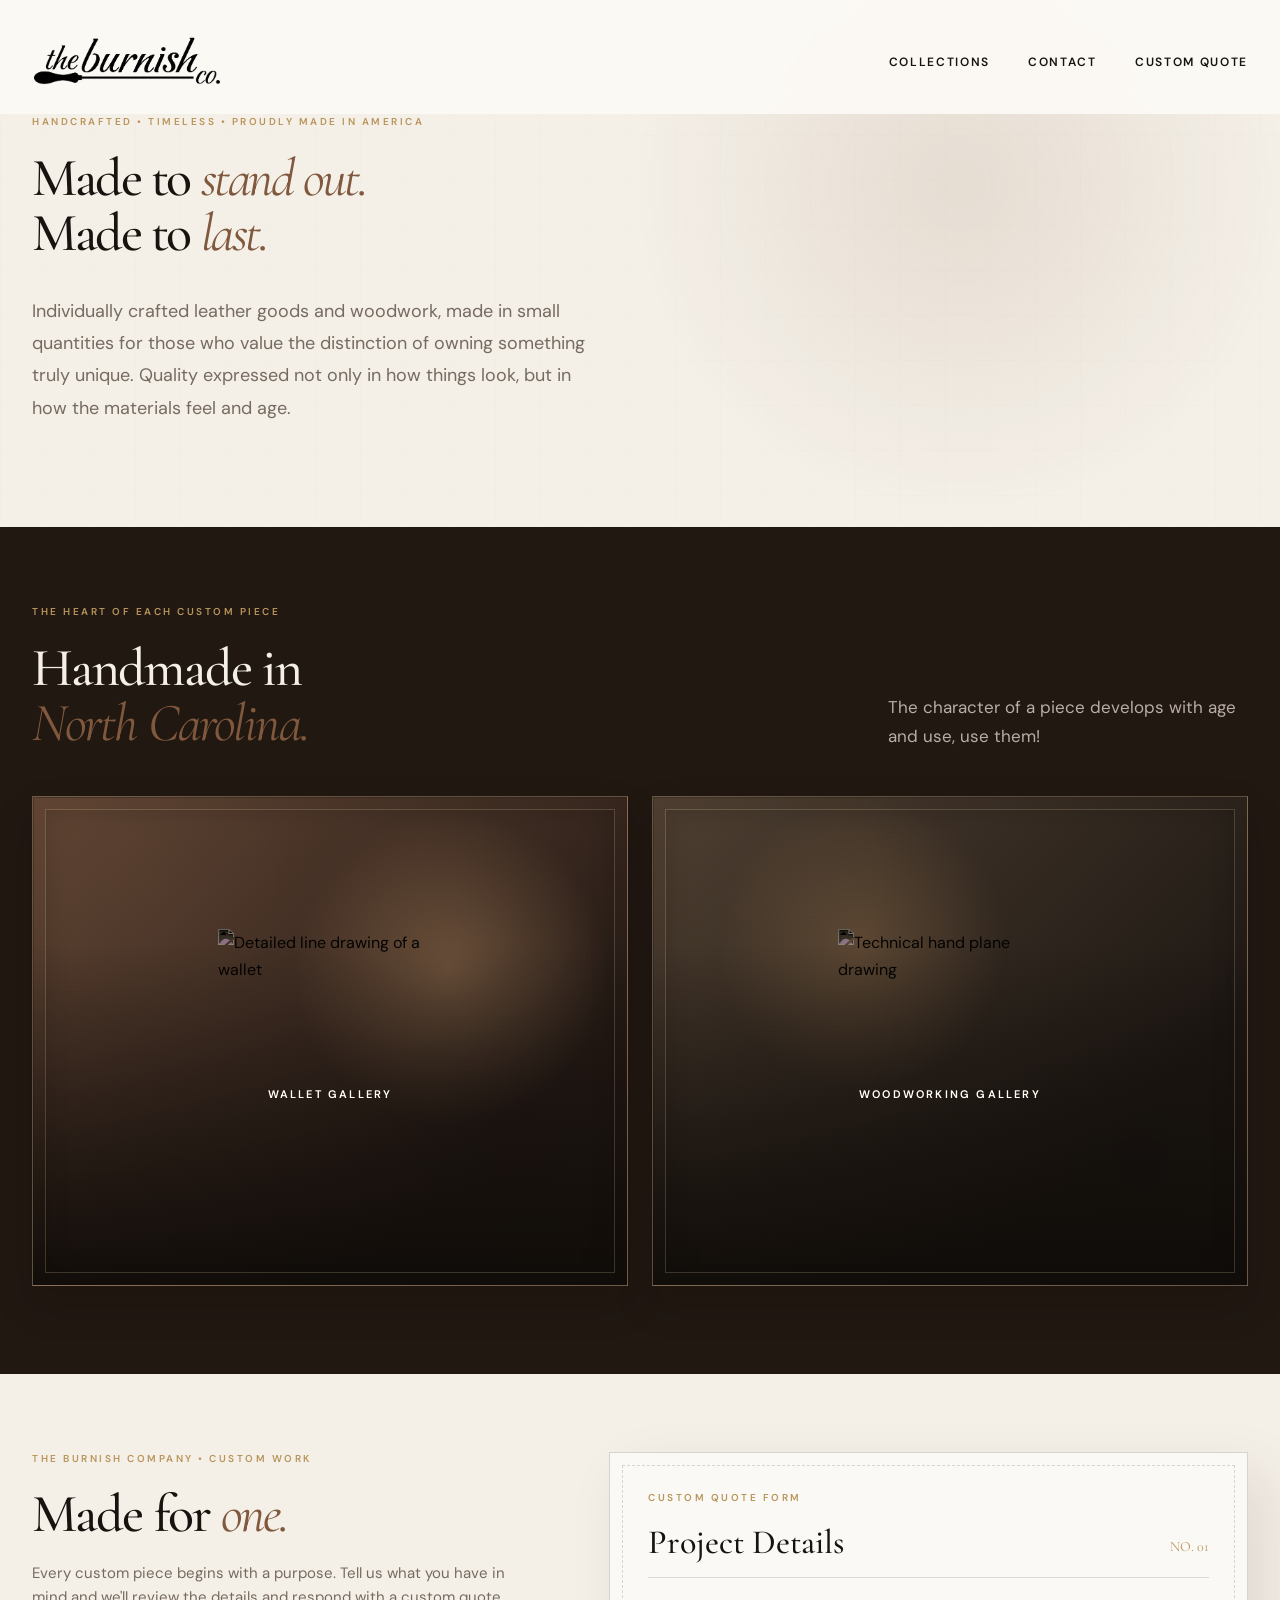
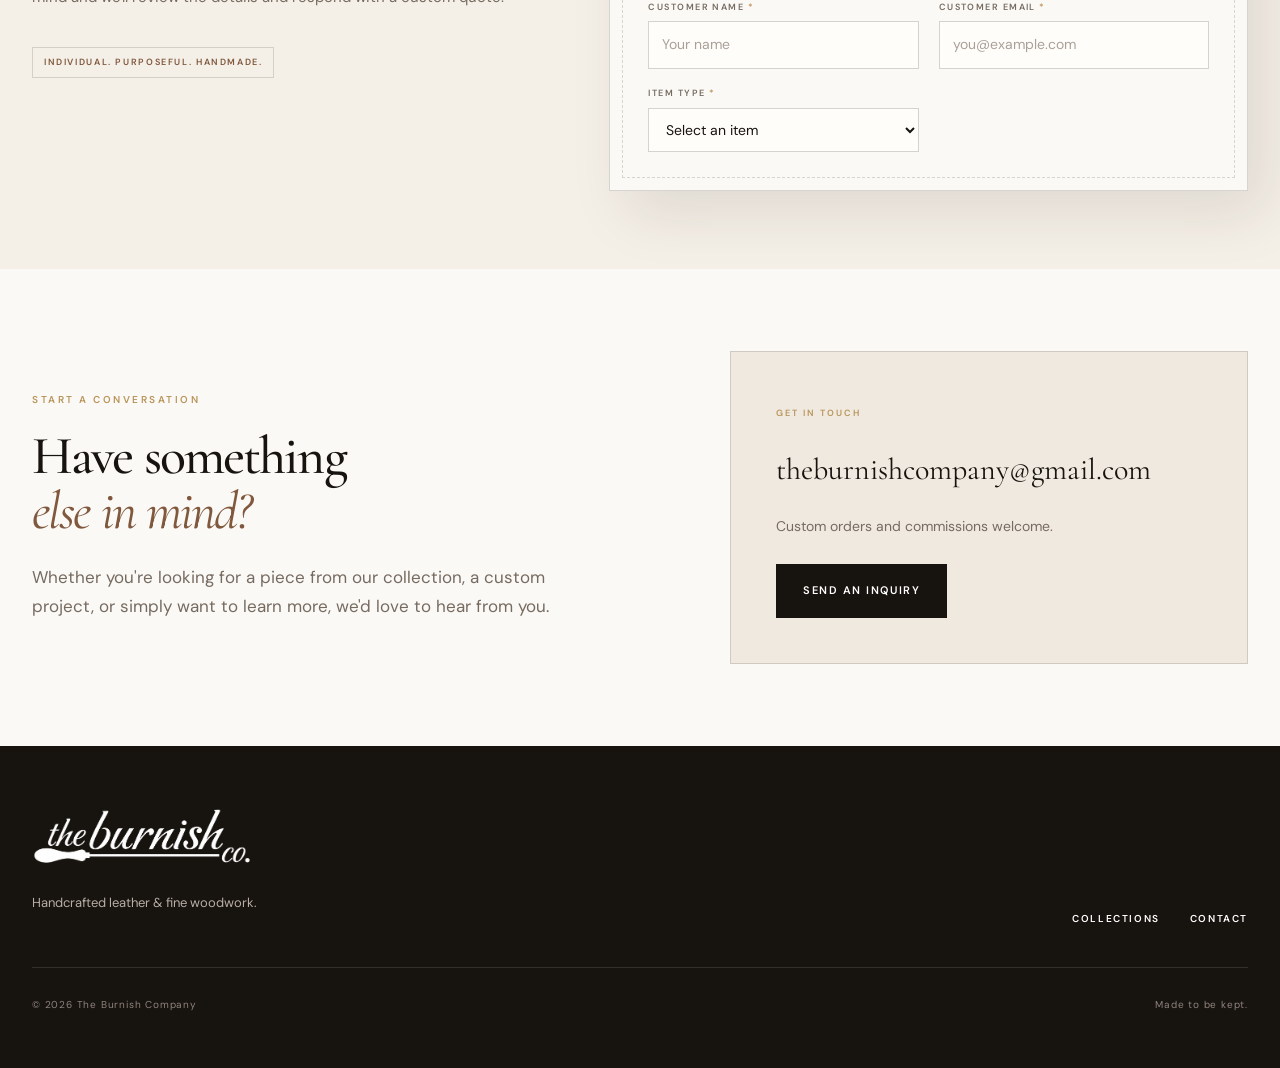
==== index.html @ 6141bdc4 "Replace collections philosophy copy" ====
<!DOCTYPE html>
<html lang="en">
<head>
<meta charset="utf-8">
<meta name="viewport" content="width=device-width, initial-scale=1">
<title>The Burnish Company | Handcrafted Leather & Fine Woodwork</title>
<meta name="description" content="The Burnish Company creates handcrafted leather goods and fine woodworking pieces designed to be used, loved, and passed down.">
<link rel="preconnect" href="https://fonts.googleapis.com"><link rel="preconnect" href="https://fonts.gstatic.com" crossorigin>
<link href="https://fonts.googleapis.com/css2?family=Cormorant+Garamond:wght@400;500;600;700&family=DM+Sans:wght@400;500;600&display=swap" rel="stylesheet">
<link rel="stylesheet" href="styles.css">
<style>
:root{--title-size:clamp(2.4rem,4.2vw,4.2rem);--mobile-title-size:clamp(2rem,8.5vw,3rem)}
.hero .hero-copy h1,.section-heading h2,.contact-grid h2{font-size:var(--title-size);line-height:1.02}.hero .hero-copy h1{white-space:nowrap}.section-heading h2 em{white-space:nowrap}
@media(max-width:600px){.hero .hero-copy h1,.section-heading h2,.contact-grid h2{font-size:var(--mobile-title-size)}.hero .hero-copy h1{white-space:nowrap}.section-heading h2 em{white-space:nowrap}}
.hero{min-height:0;padding-top:115px;padding-bottom:65px}.hero .hero-art{display:none}.hero .hero-grid{display:block}.philosophy-mark{display:none!important}
.section{padding:82px 0}.section-dark,.craft,.contact{margin-top:0;margin-bottom:0}.collections{padding:78px 0 88px}.section-heading{margin-bottom:45px;gap:55px}.section-heading>p{font-size:17px;line-height:1.7}.collection-card{min-height:490px}.collection-leather,.collection-wood{min-height:490px}.collection-content{inset:auto 38px 34px}.collection-number{margin-bottom:70px}.collection-content h3{font-size:44px}.large-copy{margin:25px 0 0;font-size:18px;line-height:1.7}.contact{padding:82px 0}.contact-grid{gap:65px}.contact-copy{margin-top:25px;font-size:17px}.site-footer{padding:55px 0}
.collection-card{border:1px solid rgba(213,184,142,.32);box-shadow:inset 0 0 0 1px rgba(49,31,19,.45),0 18px 35px rgba(20,12,7,.2);overflow:hidden}.collection-card::before{content:"";position:absolute;inset:0;z-index:1;pointer-events:none;background:radial-gradient(circle at 20% 18%,rgba(244,224,188,.14),transparent 28%),radial-gradient(circle at 82% 76%,rgba(0,0,0,.16),transparent 34%),repeating-linear-gradient(0deg,rgba(255,235,200,.025) 0,rgba(255,235,200,.025) 1px,transparent 1px,transparent 5px);mix-blend-mode:soft-light}.collection-card::after{content:"";position:absolute;inset:12px;z-index:2;pointer-events:none;border:1px solid rgba(226,197,155,.2);box-shadow:inset 0 0 24px rgba(0,0,0,.16)}.collection-leather,.collection-wood{filter:sepia(.16) saturate(.86)}.collection-icon-link{position:absolute;inset:0;z-index:6;display:flex;align-items:center;justify-content:center;text-decoration:none;color:#fff}.collection-icon-wrap{display:flex;flex-direction:column;align-items:center;gap:16px;transform:translateY(-25px)}.collection-icon-image{display:block;width:225px;height:140px;object-fit:contain;filter:invert(1) sepia(.25) saturate(.45);opacity:.95;mix-blend-mode:screen;transition:transform .2s,opacity .2s}.collection-icon-label{font-size:11px;font-weight:600;letter-spacing:.2em;text-transform:uppercase}.collection-icon-link:hover .collection-icon-image{transform:translateY(-5px) scale(1.025);opacity:1}.collection-leather .collection-content,.collection-wood .collection-content{z-index:5}.collection-content .card-label,.collection-content .collection-number,.collection-content h3,.collection-content p,.collection-content .light-link{display:none}
@media(max-width:900px){.hero{padding:125px 0 75px}.section{padding:68px 0}.collections{padding:65px 0 72px}.section-heading{margin-bottom:38px}.collection-card,.collection-leather,.collection-wood{min-height:450px}.collection-content{inset:auto 30px 30px}.collection-number{margin-bottom:55px}}
@media(max-width:600px){.hero{min-height:auto;padding:112px 0 55px}.collection-card,.collection-leather,.collection-wood{min-height:410px}.collection-icon-image{width:195px;height:125px}.collection-content{inset:auto 24px 26px}.collection-content h3{font-size:40px}.collection-number{margin-bottom:40px}.section{padding:58px 0}.collections{padding:55px 0 62px}.large-copy{font-size:17px}.section-heading>p{font-size:17px;line-height:1.7}.contact{padding:58px 0}.site-footer{padding:45px 0}}
.contact-grid h2 .contact-second-line{display:block;white-space:nowrap}
</style>
</head>
<body>
<header class="site-header" id="top"><div class="nav wrap"><a class="brand" href="#top" aria-label="The Burnish Company home"><span class="logo-mark"><img src="photos/branding/burnish-logo.png" alt="The Burnish Company" class="logo-image"></span></a><button class="menu-toggle" aria-label="Open navigation" aria-expanded="false" aria-controls="main-navigation"><span></span><span></span></button><nav id="main-navigation" class="main-navigation"><a href="#collections">Collections</a><a href="#contact">Contact</a></nav></div></header>
<main>
<section class="hero"><div class="hero-texture"></div><div class="wrap hero-grid"><div class="hero-copy"><p class="eyebrow">HANDCRAFTED • TIMELESS • PROUDLY MADE IN AMERICA</p><h1>Made to <em>stand out.</em><br>Made to <em>last.</em></h1><p class="hero-description">Individually crafted leather goods and woodwork, made in small quantities for those who value the distinction of owning something truly unique. Quality expressed not only in how things look, but in how the materials feel and age.</p></div></div></section>
<section id="collections" class="collections section-dark"><div class="wrap"><div class="section-heading light"><div><p class="eyebrow">THE HEART OF EACH CUSTOM PIECE</p><h2>Handmade in<br><em>North Carolina.</em></h2></div><p>The character of a piece develops with age and use, use them!</p></div><div class="collection-grid"><article class="collection-card collection-leather"><div class="collection-overlay"></div><a class="collection-icon-link" href="#wallet-gallery" aria-label="Open Wallet Gallery"><span class="collection-icon-wrap"><img class="collection-icon-image" src="https://www.svgrepo.com/show/432622/wallet-detailed.svg" alt="Detailed line drawing of a wallet"><span class="collection-icon-label">Wallet Gallery</span></span></a><div class="collection-content"></div></article><article class="collection-card collection-wood"><div class="collection-overlay"></div><a class="collection-icon-link" href="#woodworking-gallery" aria-label="Open Woodworking Gallery"><span class="collection-icon-wrap"><img class="collection-icon-image" src="https://commons.wikimedia.org/wiki/Special:FilePath/Smoothing_plane_drawing.png" alt="Technical hand plane drawing"><span class="collection-icon-label">Woodworking Gallery</span></span></a><div class="collection-content"></div></article></div></div></section>
<section id="contact" class="contact section"><div class="wrap contact-grid"><div><p class="eyebrow">START A CONVERSATION</p><h2>Have something<br><em class="contact-second-line">else in mind?</em></h2><p class="contact-copy">Whether you're looking for a piece from our collection, a custom project, or simply want to learn more, we'd love to hear from you.</p></div><div class="contact-card"><span class="card-label">GET IN TOUCH</span><a href="mailto:theburnishcompany@gmail.com" class="email-link">theburnishcompany@gmail.com</a><p>Custom orders and commissions welcome.</p><a href="mailto:theburnishcompany@gmail.com?subject=The%20Burnish%20Company%20Inquiry" class="button button-primary">Send an Inquiry</a></div></div></section>
</main>
<footer class="site-footer"><div class="wrap footer-grid"><div><img src="photos/branding/burnish-logo.png" alt="The Burnish Company" class="footer-logo"><p>Handcrafted leather & fine woodwork.</p></div><div class="footer-links"><a href="#collections">Collections</a><a href="#contact">Contact</a></div><div class="footer-meta"><span>© 2026 The Burnish Company</span><span>Made to be kept.</span></div></div></footer>
<script src="script.js"></script>
<script src="gallery-fix.js"></script>
</body>
</html>
---- styles.css ----
:root{--ink:#17130f;--espresso:#211812;--brown:#4b3023;--leather:#80583d;--brass:#b9955b;--cream:#f4efe7;--ivory:#fbf9f5;--muted:#766b61;--line:rgba(23,19,15,.14);--dark-line:rgba(255,255,255,.14);--serif:"Cormorant Garamond",Georgia,serif;--sans:"DM Sans",Arial,sans-serif;--max:1240px}*{box-sizing:border-box}html{scroll-behavior:smooth}body{margin:0;background:var(--ivory);color:var(--ink);font-family:var(--sans);font-size:16px;line-height:1.7}img{max-width:100%;display:block}a{color:inherit}.wrap{width:min(var(--max),calc(100% - 64px));margin:0 auto}.section{padding:130px 0}.site-header{position:fixed;z-index:1000;top:0;width:100%;background:rgba(251,249,245,.96);backdrop-filter:blur(14px);border:0;box-shadow:none;padding-top:10px}.nav{min-height:104px;display:flex;align-items:center;justify-content:space-between}.brand{width:190px;display:block;text-decoration:none}.logo-mark{width:100%;display:flex;align-items:center;justify-content:center;padding:0;background:transparent;overflow:hidden}.logo-image{width:100%;height:auto;display:block;filter:none;background:transparent}.main-navigation{display:flex;align-items:center;gap:38px}.main-navigation a{position:relative;color:var(--ink);font-size:12px;font-weight:600;letter-spacing:.14em;text-decoration:none;text-transform:uppercase}.main-navigation a:after{content:"";position:absolute;left:0;bottom:-7px;width:0;height:1px;background:var(--brass);transition:width .25s}.main-navigation a:hover:after{width:100%}.menu-toggle{display:none}.eyebrow{margin:0 0 22px;color:var(--brass);font-size:10px;font-weight:600;letter-spacing:.25em;line-height:1.4}h1,h2,h3{margin:0;font-family:var(--serif);font-weight:500;line-height:.95}h1{font-size:clamp(68px,8vw,122px);letter-spacing:-.045em}h2{font-size:clamp(50px,6vw,86px);letter-spacing:-.035em}h1 em,h2 em{color:var(--leather);font-weight:400}p{margin-top:0}.hero{position:relative;min-height:850px;display:flex;align-items:center;overflow:hidden;background:radial-gradient(circle at 75% 35%,rgba(128,88,61,.12),transparent 32%),var(--cream);padding-top:104px}.hero-texture{position:absolute;inset:0;opacity:.35;pointer-events:none;background-image:linear-gradient(rgba(75,48,35,.025) 1px,transparent 1px),linear-gradient(90deg,rgba(75,48,35,.025) 1px,transparent 1px);background-size:45px 45px}.hero-grid{position:relative;z-index:2;display:grid;grid-template-columns:1.1fr .9fr;align-items:center;gap:80px}.hero-copy{max-width:730px}.hero-description{max-width:560px;margin:34px 0 38px;color:var(--muted);font-size:18px;line-height:1.8}.hero-actions{display:flex;align-items:center;gap:30px}.button{display:inline-flex;align-items:center;justify-content:center;min-height:54px;padding:0 27px;text-decoration:none;font-size:11px;font-weight:600;letter-spacing:.14em;text-transform:uppercase;transition:all .3s}.button-primary{color:#fff;background:var(--ink)}.button-primary:hover{background:var(--leather);transform:translateY(-2px)}.text-link{color:var(--ink);font-size:12px;font-weight:600;letter-spacing:.1em;text-decoration:none;text-transform:uppercase}.text-link span,.light-link span{margin-left:8px;color:var(--brass);transition:margin .25s}.text-link:hover span,.light-link:hover span{margin-left:14px}.hero-art{position:relative;display:flex;align-items:center;justify-content:center;min-height:520px}.art-frame{position:relative;width:min(100%,500px);aspect-ratio:1;display:flex;align-items:center;justify-content:center;padding:45px;background:var(--brown);border:1px solid rgba(255,255,255,.12);box-shadow:30px 35px 80px rgba(45,28,20,.12);transform:rotate(2deg);color:#fff}.art-frame:before{content:"";position:absolute;inset:13px;border:0;border-radius:3px;background:repeating-linear-gradient(135deg,transparent 0 7px,#050505 7px 9px,transparent 9px 15px);-webkit-mask:linear-gradient(#000 0 0) content-box,linear-gradient(#000 0 0);-webkit-mask-composite:xor;mask-composite:exclude;padding:3px;box-shadow:0 0 0 1px rgba(0,0,0,.12);opacity:.98}.art-frame img{position:relative;z-index:2;width:100%;height:auto;filter:brightness(0) invert(1)}.art-caption{position:absolute;right:0;bottom:55px;z-index:3;display:flex;flex-direction:column;gap:3px;padding:15px 20px;color:var(--cream);background:var(--espresso);font-size:9px;letter-spacing:.18em}.hero-bottom{position:absolute;z-index:3;bottom:28px;left:50%;transform:translateX(-50%);display:flex;justify-content:space-between;color:var(--muted);font-size:9px;font-weight:600;letter-spacing:.22em;text-transform:uppercase}.hero-bottom span:not(:last-child):after{content:"•";margin-left:24px;color:var(--brass)}.intro{background:var(--ivory)}.intro-grid{display:grid;grid-template-columns:1fr 1fr;gap:100px;align-items:start}.intro h2{max-width:520px}.intro-copy{max-width:500px;padding-top:40px;color:var(--muted);font-size:17px}.intro-copy p+p{margin-top:25px}.section-dark{background:var(--espresso);color:var(--cream)}.collections{padding:120px 0 130px}.section-heading{display:grid;grid-template-columns:1fr 360px;align-items:end;gap:80px;margin-bottom:65px}.section-heading h2{max-width:700px}.section-heading>p{margin:0;color:#b9aea5;font-size:14px}.collection-grid{display:grid;grid-template-columns:repeat(2,1fr);gap:24px}.collection-card{position:relative;min-height:590px;overflow:hidden;background:var(--brown)}.collection-leather{background:radial-gradient(circle at 70% 35%,rgba(192,135,85,.45),transparent 30%),linear-gradient(135deg,#6e4630,#2a1b15 75%)}.collection-wood{background:radial-gradient(circle at 35% 30%,rgba(169,117,66,.38),transparent 28%),linear-gradient(135deg,#55402f,#201813 75%)}.collection-card:before{content:"";position:absolute;inset:0;opacity:.25;background:repeating-linear-gradient(72deg,transparent 0,transparent 11px,rgba(255,255,255,.06) 12px,transparent 13px)}.collection-overlay{position:absolute;inset:0;background:linear-gradient(to top,rgba(15,10,7,.92),rgba(15,10,7,.1) 70%)}.collection-content{position:absolute;inset:auto 45px 42px;z-index:5}.collection-number{display:block;margin-bottom:100px;color:var(--brass);font-family:var(--serif);font-size:22px}.card-label{margin-bottom:12px;color:var(--brass);font-size:9px;font-weight:600;letter-spacing:.22em}.collection-content h3{max-width:500px;font-size:48px}.collection-content p:not(.card-label){max-width:460px;margin:18px 0 25px;color:#c6bbb1;font-size:14px}.light-link{color:var(--cream);font-size:10px;font-weight:600;letter-spacing:.15em;text-decoration:none;text-transform:uppercase}.philosophy-grid{display:grid;grid-template-columns:.65fr 1.35fr;gap:120px;align-items:start}.philosophy-mark{width:270px;height:270px;margin-top:30px;border:1px solid var(--line);display:flex;flex-direction:column;align-items:center;justify-content:center;color:var(--leather)}.philosophy-mark strong{font-family:var(--serif);font-size:120px;font-weight:500;line-height:.75}.philosophy-mark span{font-size:10px;font-weight:600;letter-spacing:.3em}.philosophy-copy{max-width:760px}.large-copy{max-width:680px;margin:38px 0 55px;color:var(--muted);font-size:20px;line-height:1.8}.values{border-top:1px solid var(--line)}.value{display:grid;grid-template-columns:60px 1fr;gap:20px;padding:28px 0;border-bottom:1px solid var(--line)}.value>span{color:var(--brass);font-family:var(--serif);font-size:20px}.value h3{font-size:30px}.value p{max-width:600px;margin:10px 0 0;color:var(--muted);font-size:14px}.craft{padding:130px 0}.craft-grid{display:grid;grid-template-columns:1.2fr .8fr;align-items:center;gap:100px}.craft-copy{max-width:700px}.craft-copy>p:not(.eyebrow){color:#b9aea5;font-size:17px;max-width:600px}.craft-copy h2{margin-bottom:38px}.craft-stamp{width:300px;height:300px;border:1px solid rgba(255,255,255,.22);border-radius:50%;display:flex;align-items:center;justify-content:center;justify-self:end;transform:rotate(-8deg)}.stamp-inner{width:240px;height:240px;border:1px solid rgba(255,255,255,.18);border-radius:50%;display:flex;flex-direction:column;align-items:center;justify-content:center;text-align:center;color:var(--brass);letter-spacing:.2em}.stamp-inner strong{font-family:var(--serif);font-size:38px;color:var(--cream);font-weight:500;letter-spacing:.04em}.stamp-inner span{font-size:9px}.contact{padding:130px 0}.contact-grid{display:grid;grid-template-columns:1.1fr .9fr;gap:100px;align-items:center}.contact-copy{max-width:570px;margin:35px 0 0;color:var(--muted);font-size:18px}.contact-card{padding:45px;background:#f0e9df;border:1px solid var(--line)}.email-link{display:block;margin:20px 0;font-family:var(--serif);font-size:30px;text-decoration:none;overflow-wrap:anywhere}.contact-card>p{color:var(--muted);font-size:14px;margin:0 0 25px}.site-footer{padding:70px 0;background:#17130f;color:#fff}.footer-grid{display:grid;grid-template-columns:1fr auto;gap:40px;align-items:end}.footer-logo{width:220px;max-width:100%;background:transparent;filter:brightness(0) invert(1);margin-bottom:18px}.site-footer p{color:#b9aea5;font-size:13px}.footer-links{display:flex;gap:30px}.footer-links a{font-size:10px;font-weight:600;letter-spacing:.16em;text-decoration:none;text-transform:uppercase}.footer-meta{grid-column:1/-1;display:flex;justify-content:space-between;padding-top:28px;border-top:1px solid rgba(255,255,255,.12);color:#8f847c;font-size:10px;letter-spacing:.08em}.reveal{opacity:1}.wallet-icon-link,.dovetail-icon-link{position:absolute;inset:0;z-index:6;display:flex;align-items:center;justify-content:center;text-decoration:none;color:#fff}.wallet-icon-wrap,.dovetail-icon-wrap{display:flex;flex-direction:column;align-items:center;gap:16px;transform:translateY(-35px)}.wallet-icon{width:190px;height:125px;position:relative;border-radius:25px;background:linear-gradient(145deg,#f5f5f5,#cfcfcf);box-shadow:0 20px 45px rgba(0,0,0,.32)}.wallet-icon:before{content:"";position:absolute;left:0;top:0;width:155px;height:100%;border-radius:25px;background:linear-gradient(145deg,#252525,#080808);box-shadow:12px 8px 0 rgba(255,255,255,.92)}.wallet-icon:after{content:"";position:absolute;right:0;top:45px;width:62px;height:38px;border-radius:12px 0 0 12px;background:#171717;border:2px solid #eee}.wallet-icon-label,.dovetail-icon-label{font-size:11px;font-weight:600;letter-spacing:.2em;text-transform:uppercase}.dovetail-icon{width:220px;height:130px;position:relative;filter:drop-shadow(0 18px 30px rgba(0,0,0,.3))}.dovetail-board{position:absolute;bottom:0;width:220px;height:78px;background:#b87945;border:3px solid #f2d0a7}.dovetail-board:before,.dovetail-board:after{content:"";position:absolute;top:-38px;width:42px;height:38px;background:#b87945;border:3px solid #f2d0a7;border-bottom:0;clip-path:polygon(12% 0,88% 0,100% 100%,0 100%)}.dovetail-board:before{left:18px}.dovetail-board:after{left:78px}.dovetail-fingers{position:absolute;top:18px;left:22px;right:22px;height:46px;border-top:3px solid #f2d0a7;border-bottom:3px solid #f2d0a7;background:repeating-linear-gradient(90deg,transparent 0 34px,#f2d0a7 34px 38px)}.wallet-gallery{margin-top:70px;padding:0 0 10px}.wallet-gallery-heading{margin-bottom:28px}.wallet-gallery-heading h3{font-size:42px;color:var(--cream)}.wallet-gallery-grid{display:grid;grid-template-columns:repeat(2,minmax(0,1fr));gap:24px}.wallet-gallery-frame{aspect-ratio:1;display:flex;align-items:center;justify-content:center;overflow:hidden;background:#17100c;border:1px solid rgba(255,255,255,.18);box-shadow:0 18px 40px rgba(0,0,0,.25)}.wallet-gallery-frame img{width:100%;height:100%;object-fit:contain}.collection-leather .wallet-icon-link,.collection-wood .dovetail-icon-link{cursor:pointer}.collection-leather .wallet-icon-link:hover .wallet-icon,.collection-wood .dovetail-icon-link:hover .dovetail-icon{transform:translateY(-5px) scale(1.025);transition:transform .2s}.collection-leather .wallet-icon-link{z-index:4}.collection-leather .collection-content,.collection-wood .collection-content{z-index:5}.collection-leather{min-height:590px}.collection-wood{min-height:590px}.section-dark,.craft,.contact{margin-top:28px;margin-bottom:28px}@media(max-width:900px){.wrap{width:min(var(--max),calc(100% - 40px))}.hero-grid,.intro-grid,.philosophy-grid,.craft-grid,.contact-grid{grid-template-columns:1fr;gap:55px}.hero{min-height:auto;padding:150px 0 100px}.hero-art{min-height:430px}.section-heading{grid-template-columns:1fr;gap:25px}.collection-grid{grid-template-columns:1fr}.craft-stamp{justify-self:start}.footer-grid{grid-template-columns:1fr}.footer-links{flex-wrap:wrap}.footer-meta{grid-column:auto}.section{padding:95px 0}}@media(max-width:600px){.wrap{width:calc(100% - 32px)}.site-header{padding-top:6px}.nav{min-height:82px}.brand{width:155px}.main-navigation{display:none}.menu-toggle{display:flex;flex-direction:column;gap:6px;padding:10px}.menu-toggle span{display:block;width:24px;height:1px;background:var(--ink)}h1{font-size:clamp(58px,18vw,82px)}h2{font-size:clamp(46px,14vw,64px)}.hero{padding-top:125px}.hero-actions{flex-direction:column;align-items:flex-start}.art-frame{padding:25px}.hero-bottom{display:none}.collection-card{min-height:560px}.collection-content{inset:auto 25px 28px}.collection-number{margin-bottom:70px}.collection-content h3{font-size:40px}.wallet-icon-wrap,.dovetail-icon-wrap{transform:translateY(-45px) scale(.82)}.wallet-icon{width:170px;height:112px}.dovetail-icon{width:200px}.wallet-gallery{margin-top:55px}.wallet-gallery-grid{grid-template-columns:1fr;gap:18px}.wallet-gallery-heading h3{font-size:36px}.philosophy-mark{width:210px;height:210px}.philosophy-mark strong{font-size:95px}.craft-stamp{width:240px;height:240px}.stamp-inner{width:190px;height:190px}.contact-card{padding:28px}.email-link{font-size:24px}.footer-links{gap:18px}.footer-meta{flex-direction:column;gap:8px}.section-dark,.craft,.contact{margin-top:20px;margin-bottom:20px}}
/* Final hero plaque correction: rectangular leather panel, unrotated and centered, with equal leather margin around the existing Burnish logo. */
.hero .art-frame{width:min(620px,94vw)!important;height:auto!important;aspect-ratio:1.62/1!important;padding:56px 72px!important;transform:none!important;align-self:center!important;background-color:#63371f!important;background-image:radial-gradient(ellipse at 18% 12%,rgba(255,255,255,.16),transparent 34%),radial-gradient(ellipse at 82% 88%,rgba(0,0,0,.24),transparent 42%),radial-gradient(ellipse at 55% 45%,rgba(118,65,36,.32),transparent 58%),repeating-linear-gradient(9deg,rgba(255,255,255,.035) 0 1px,rgba(40,18,8,.035) 1px 3px),repeating-linear-gradient(93deg,rgba(255,255,255,.025) 0 1px,rgba(40,18,8,.025) 1px 4px)!important;overflow:visible!important}
.hero .art-frame img{width:auto!important;max-width:100%!important;max-height:100%!important;height:auto!important;object-fit:contain!important}
.hero .art-frame:before{inset:18px!important;background:radial-gradient(circle at 9px 7px,#24170f 0 2.5px,transparent 2.8px) top left/20px 15px repeat-x,repeating-linear-gradient(135deg,transparent 0 5px,#f2eee5 5px 8px,transparent 8px 20px) top/100% 15px no-repeat,radial-gradient(circle at 7px 9px,#24170f 0 2.5px,transparent 2.8px) top right/15px 20px repeat-y,repeating-linear-gradient(45deg,transparent 0 5px,#f2eee5 5px 8px,transparent 8px 20px) right/15px 100% no-repeat,radial-gradient(circle at 9px 7px,#24170f 0 2.5px,transparent 2.8px) bottom left/20px 15px repeat-x,repeating-linear-gradient(135deg,transparent 0 5px,#f2eee5 5px 8px,transparent 8px 20px) bottom/100% 15px no-repeat,radial-gradient(circle at 7px 9px,#24170f 0 2.5px,transparent 2.8px) top left/15px 20px repeat-y,repeating-linear-gradient(45deg,transparent 0 5px,#f2eee5 5px 8px,transparent 8px 20px) left/15px 100% no-repeat!important;box-shadow:0 0 0 1px rgba(0,0,0,.38),0 1px 2px rgba(0,0,0,.35)!important}
@media(max-width:600px){.hero .art-frame{width:94vw!important;aspect-ratio:1.32/1!important;padding:38px 42px!important}}
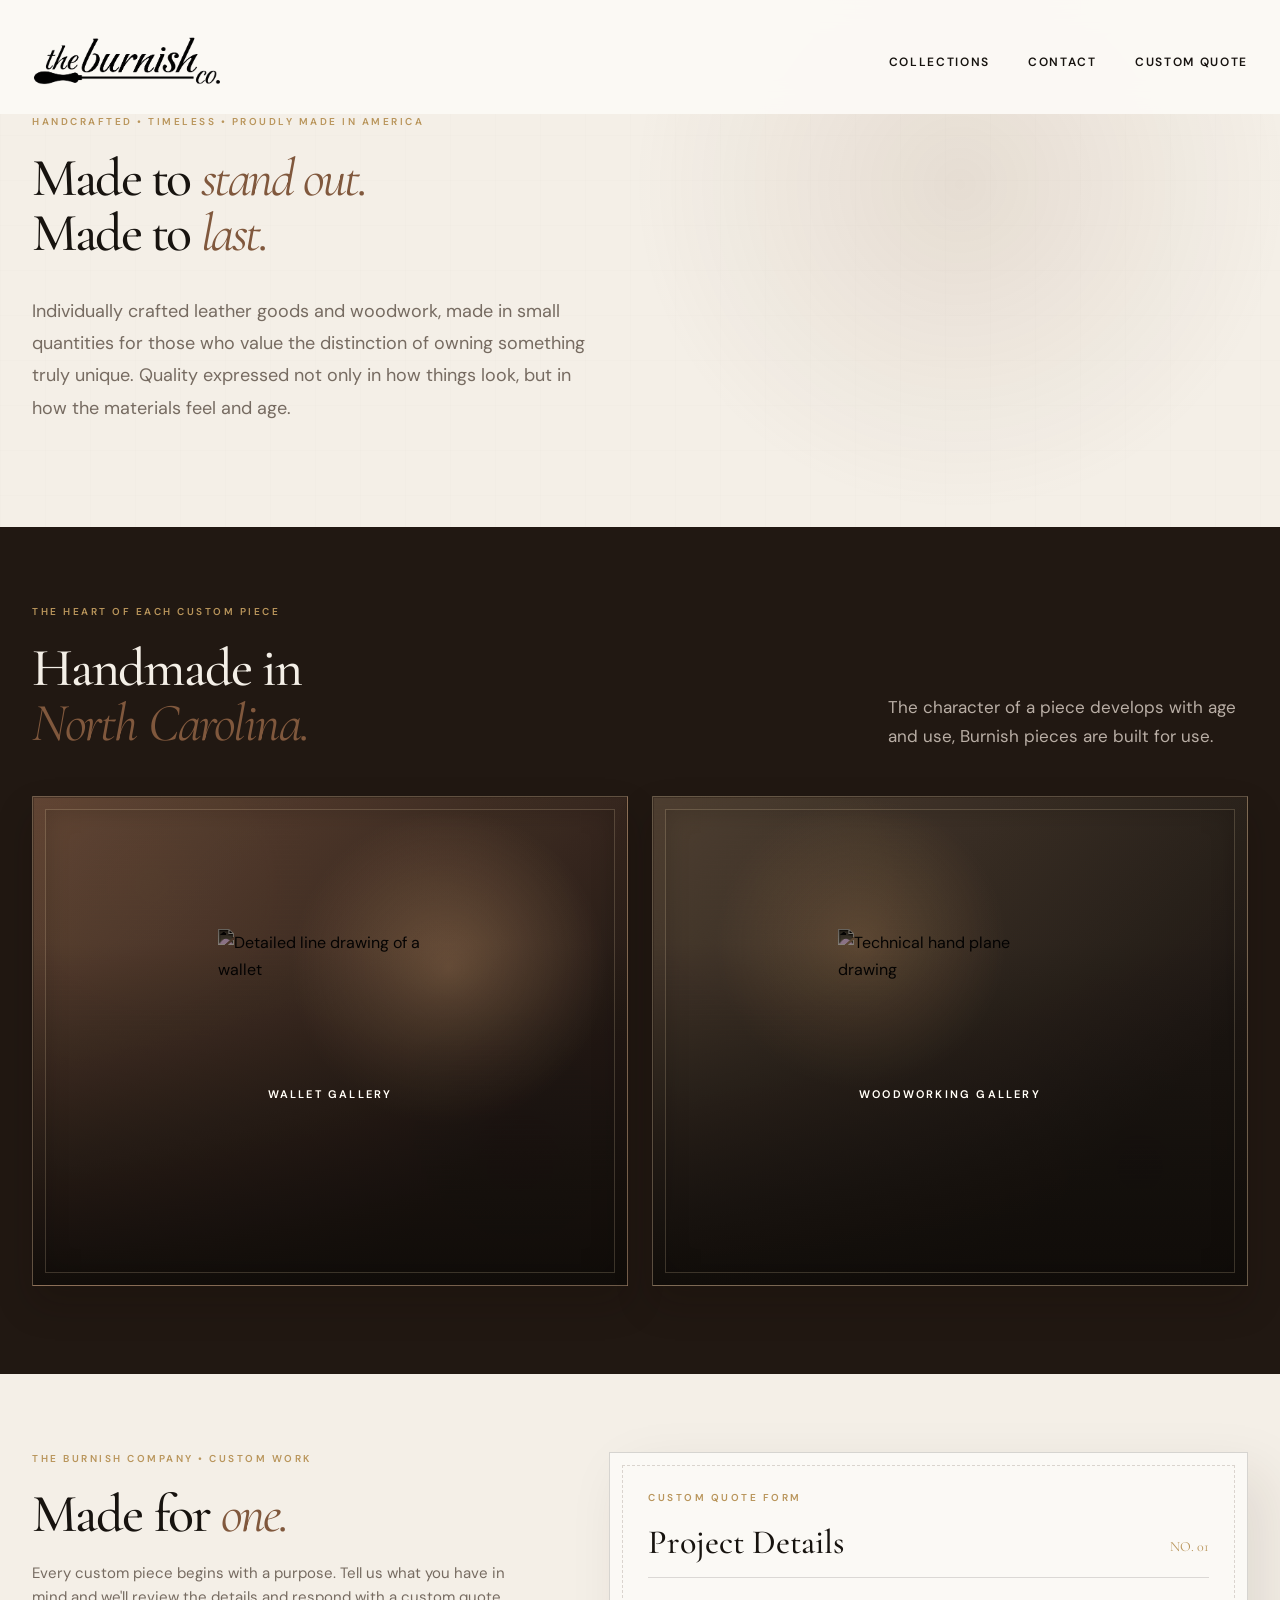
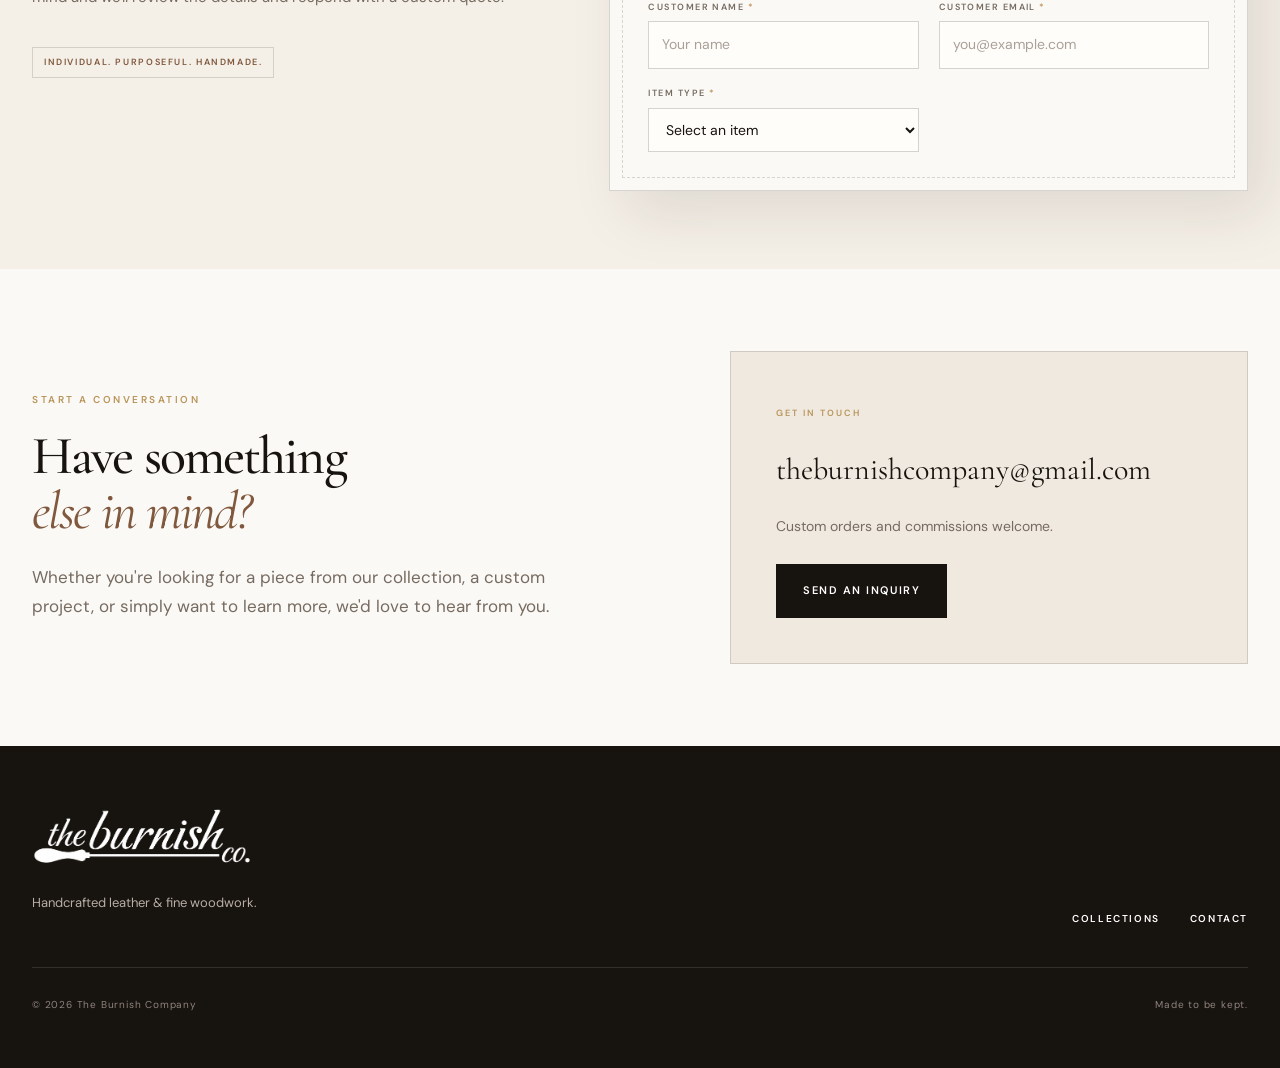
==== commit 19408b48: "Change collections statement wording" ====
--- a/index.html
+++ b/index.html
@@ -24,7 +24,7 @@
 <header class="site-header" id="top"><div class="nav wrap"><a class="brand" href="#top" aria-label="The Burnish Company home"><span class="logo-mark"><img src="photos/branding/burnish-logo.png" alt="The Burnish Company" class="logo-image"></span></a><button class="menu-toggle" aria-label="Open navigation" aria-expanded="false" aria-controls="main-navigation"><span></span><span></span></button><nav id="main-navigation" class="main-navigation"><a href="#collections">Collections</a><a href="#contact">Contact</a></nav></div></header>
 <main>
 <section class="hero"><div class="hero-texture"></div><div class="wrap hero-grid"><div class="hero-copy"><p class="eyebrow">HANDCRAFTED • TIMELESS • PROUDLY MADE IN AMERICA</p><h1>Made to <em>stand out.</em><br>Made to <em>last.</em></h1><p class="hero-description">Individually crafted leather goods and woodwork, made in small quantities for those who value the distinction of owning something truly unique. Quality expressed not only in how things look, but in how the materials feel and age.</p></div></div></section>
-<section id="collections" class="collections section-dark"><div class="wrap"><div class="section-heading light"><div><p class="eyebrow">THE HEART OF EACH CUSTOM PIECE</p><h2>Handmade in<br><em>North Carolina.</em></h2></div><p>The character of a piece develops with age and use, use them!</p></div><div class="collection-grid"><article class="collection-card collection-leather"><div class="collection-overlay"></div><a class="collection-icon-link" href="#wallet-gallery" aria-label="Open Wallet Gallery"><span class="collection-icon-wrap"><img class="collection-icon-image" src="https://www.svgrepo.com/show/432622/wallet-detailed.svg" alt="Detailed line drawing of a wallet"><span class="collection-icon-label">Wallet Gallery</span></span></a><div class="collection-content"></div></article><article class="collection-card collection-wood"><div class="collection-overlay"></div><a class="collection-icon-link" href="#woodworking-gallery" aria-label="Open Woodworking Gallery"><span class="collection-icon-wrap"><img class="collection-icon-image" src="https://commons.wikimedia.org/wiki/Special:FilePath/Smoothing_plane_drawing.png" alt="Technical hand plane drawing"><span class="collection-icon-label">Woodworking Gallery</span></span></a><div class="collection-content"></div></article></div></div></section>
+<section id="collections" class="collections section-dark"><div class="wrap"><div class="section-heading light"><div><p class="eyebrow">THE HEART OF EACH CUSTOM PIECE</p><h2>Handmade in<br><em>North Carolina.</em></h2></div><p>The character of a piece develops with age and use, Burnish pieces are built for use.</p></div><div class="collection-grid"><article class="collection-card collection-leather"><div class="collection-overlay"></div><a class="collection-icon-link" href="#wallet-gallery" aria-label="Open Wallet Gallery"><span class="collection-icon-wrap"><img class="collection-icon-image" src="https://www.svgrepo.com/show/432622/wallet-detailed.svg" alt="Detailed line drawing of a wallet"><span class="collection-icon-label">Wallet Gallery</span></span></a><div class="collection-content"></div></article><article class="collection-card collection-wood"><div class="collection-overlay"></div><a class="collection-icon-link" href="#woodworking-gallery" aria-label="Open Woodworking Gallery"><span class="collection-icon-wrap"><img class="collection-icon-image" src="https://commons.wikimedia.org/wiki/Special:FilePath/Smoothing_plane_drawing.png" alt="Technical hand plane drawing"><span class="collection-icon-label">Woodworking Gallery</span></span></a><div class="collection-content"></div></article></div></div></section>
 <section id="contact" class="contact section"><div class="wrap contact-grid"><div><p class="eyebrow">START A CONVERSATION</p><h2>Have something<br><em class="contact-second-line">else in mind?</em></h2><p class="contact-copy">Whether you're looking for a piece from our collection, a custom project, or simply want to learn more, we'd love to hear from you.</p></div><div class="contact-card"><span class="card-label">GET IN TOUCH</span><a href="mailto:theburnishcompany@gmail.com" class="email-link">theburnishcompany@gmail.com</a><p>Custom orders and commissions welcome.</p><a href="mailto:theburnishcompany@gmail.com?subject=The%20Burnish%20Company%20Inquiry" class="button button-primary">Send an Inquiry</a></div></div></section>
 </main>
 <footer class="site-footer"><div class="wrap footer-grid"><div><img src="photos/branding/burnish-logo.png" alt="The Burnish Company" class="footer-logo"><p>Handcrafted leather & fine woodwork.</p></div><div class="footer-links"><a href="#collections">Collections</a><a href="#contact">Contact</a></div><div class="footer-meta"><span>© 2026 The Burnish Company</span><span>Made to be kept.</span></div></div></footer>
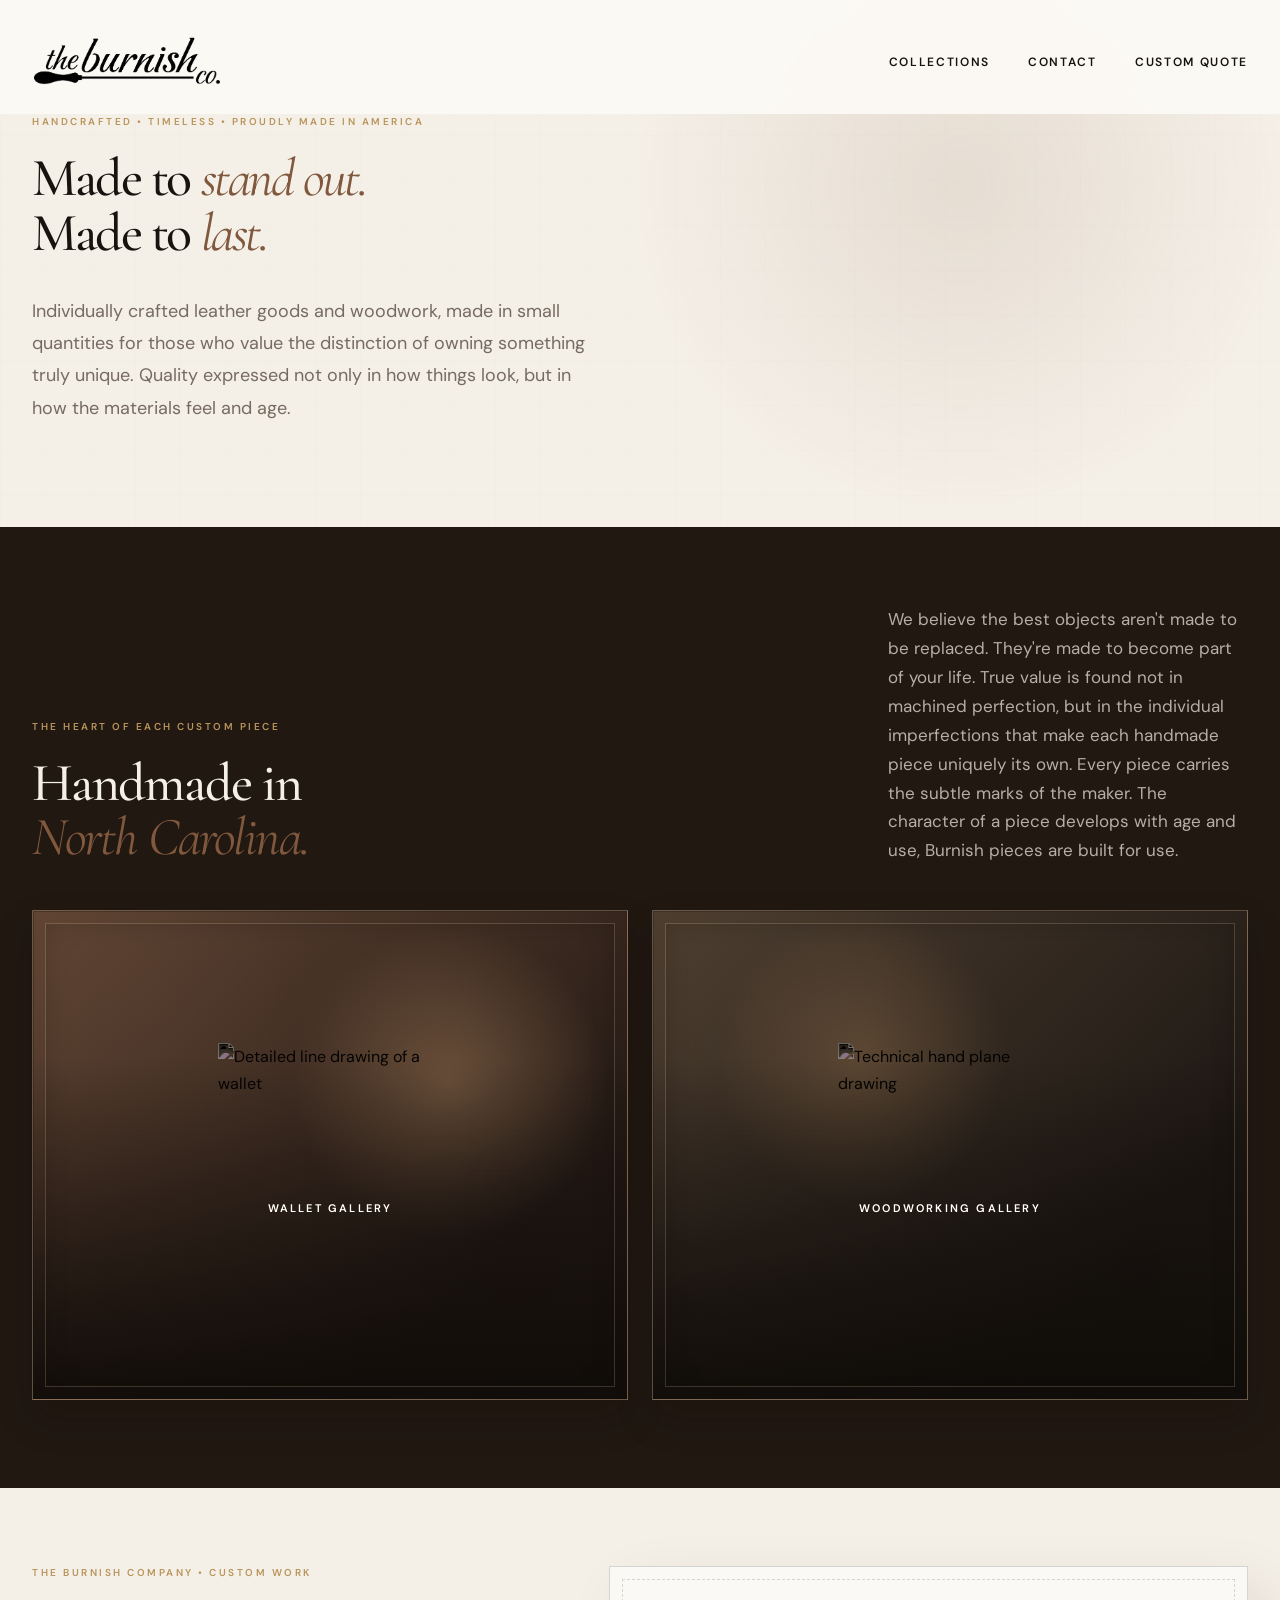
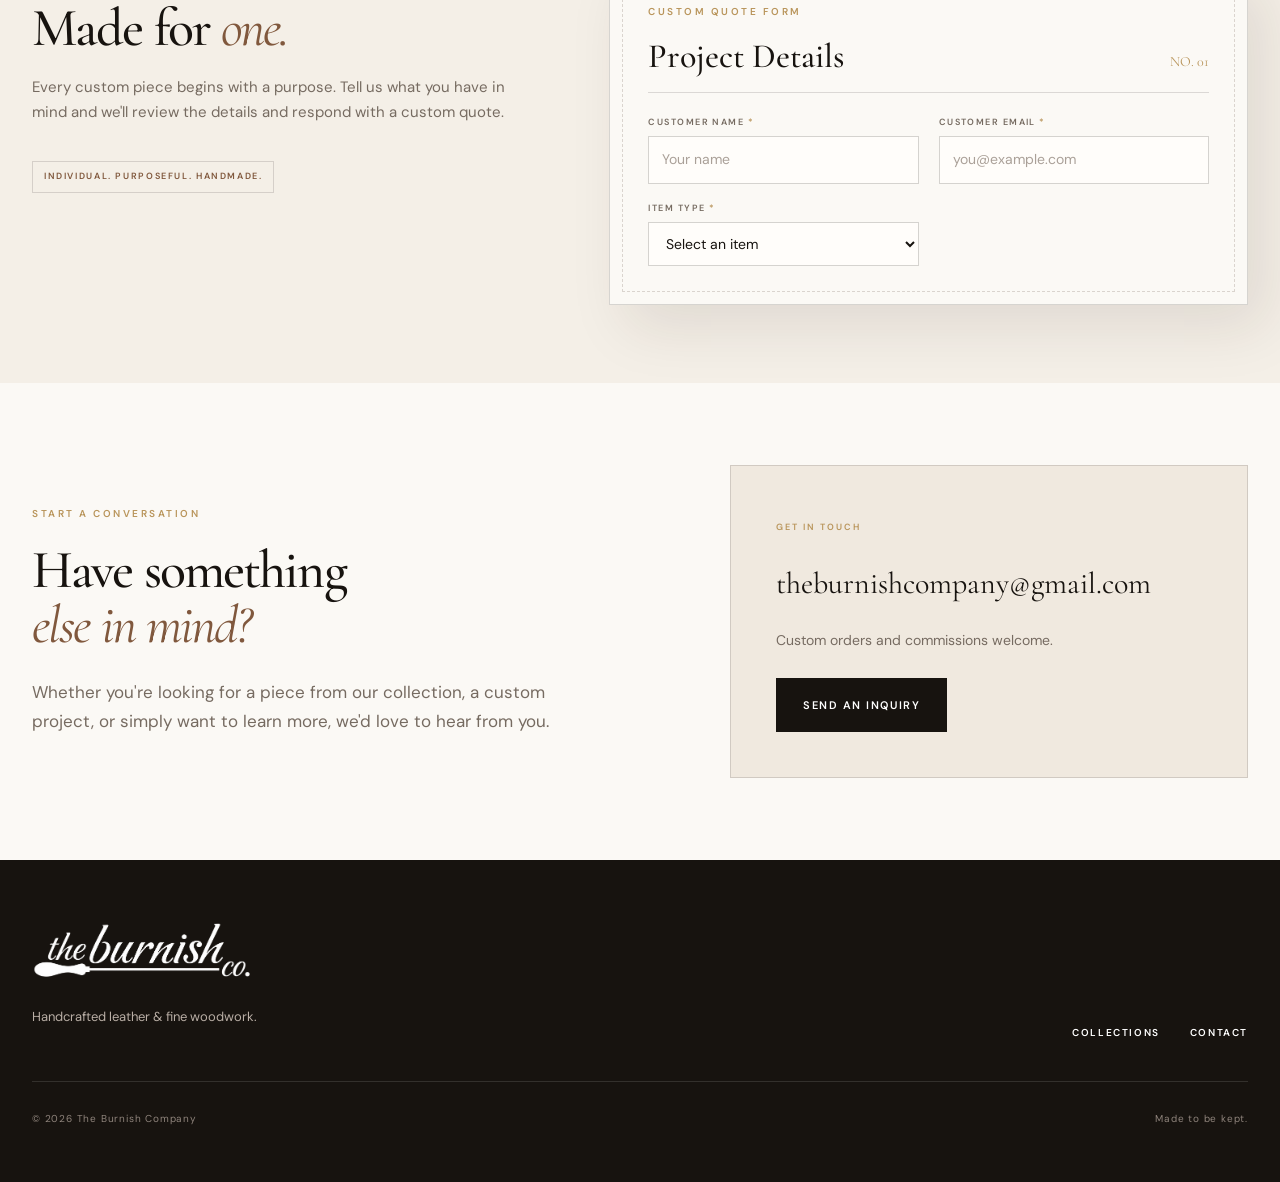
==== commit 28ef47da: "Restore original true value philosophy copy and retain Burnish use statement" ====
--- a/index.html
+++ b/index.html
@@ -24,7 +24,7 @@
 <header class="site-header" id="top"><div class="nav wrap"><a class="brand" href="#top" aria-label="The Burnish Company home"><span class="logo-mark"><img src="photos/branding/burnish-logo.png" alt="The Burnish Company" class="logo-image"></span></a><button class="menu-toggle" aria-label="Open navigation" aria-expanded="false" aria-controls="main-navigation"><span></span><span></span></button><nav id="main-navigation" class="main-navigation"><a href="#collections">Collections</a><a href="#contact">Contact</a></nav></div></header>
 <main>
 <section class="hero"><div class="hero-texture"></div><div class="wrap hero-grid"><div class="hero-copy"><p class="eyebrow">HANDCRAFTED • TIMELESS • PROUDLY MADE IN AMERICA</p><h1>Made to <em>stand out.</em><br>Made to <em>last.</em></h1><p class="hero-description">Individually crafted leather goods and woodwork, made in small quantities for those who value the distinction of owning something truly unique. Quality expressed not only in how things look, but in how the materials feel and age.</p></div></div></section>
-<section id="collections" class="collections section-dark"><div class="wrap"><div class="section-heading light"><div><p class="eyebrow">THE HEART OF EACH CUSTOM PIECE</p><h2>Handmade in<br><em>North Carolina.</em></h2></div><p>The character of a piece develops with age and use, Burnish pieces are built for use.</p></div><div class="collection-grid"><article class="collection-card collection-leather"><div class="collection-overlay"></div><a class="collection-icon-link" href="#wallet-gallery" aria-label="Open Wallet Gallery"><span class="collection-icon-wrap"><img class="collection-icon-image" src="https://www.svgrepo.com/show/432622/wallet-detailed.svg" alt="Detailed line drawing of a wallet"><span class="collection-icon-label">Wallet Gallery</span></span></a><div class="collection-content"></div></article><article class="collection-card collection-wood"><div class="collection-overlay"></div><a class="collection-icon-link" href="#woodworking-gallery" aria-label="Open Woodworking Gallery"><span class="collection-icon-wrap"><img class="collection-icon-image" src="https://commons.wikimedia.org/wiki/Special:FilePath/Smoothing_plane_drawing.png" alt="Technical hand plane drawing"><span class="collection-icon-label">Woodworking Gallery</span></span></a><div class="collection-content"></div></article></div></div></section>
+<section id="collections" class="collections section-dark"><div class="wrap"><div class="section-heading light"><div><p class="eyebrow">THE HEART OF EACH CUSTOM PIECE</p><h2>Handmade in<br><em>North Carolina.</em></h2></div><p>We believe the best objects aren't made to be replaced. They're made to become part of your life. True value is found not in machined perfection, but in the individual imperfections that make each handmade piece uniquely its own. Every piece carries the subtle marks of the maker. The character of a piece develops with age and use, Burnish pieces are built for use.</p></div><div class="collection-grid"><article class="collection-card collection-leather"><div class="collection-overlay"></div><a class="collection-icon-link" href="#wallet-gallery" aria-label="Open Wallet Gallery"><span class="collection-icon-wrap"><img class="collection-icon-image" src="https://www.svgrepo.com/show/432622/wallet-detailed.svg" alt="Detailed line drawing of a wallet"><span class="collection-icon-label">Wallet Gallery</span></span></a><div class="collection-content"></div></article><article class="collection-card collection-wood"><div class="collection-overlay"></div><a class="collection-icon-link" href="#woodworking-gallery" aria-label="Open Woodworking Gallery"><span class="collection-icon-wrap"><img class="collection-icon-image" src="https://commons.wikimedia.org/wiki/Special:FilePath/Smoothing_plane_drawing.png" alt="Technical hand plane drawing"><span class="collection-icon-label">Woodworking Gallery</span></span></a><div class="collection-content"></div></article></div></div></section>
 <section id="contact" class="contact section"><div class="wrap contact-grid"><div><p class="eyebrow">START A CONVERSATION</p><h2>Have something<br><em class="contact-second-line">else in mind?</em></h2><p class="contact-copy">Whether you're looking for a piece from our collection, a custom project, or simply want to learn more, we'd love to hear from you.</p></div><div class="contact-card"><span class="card-label">GET IN TOUCH</span><a href="mailto:theburnishcompany@gmail.com" class="email-link">theburnishcompany@gmail.com</a><p>Custom orders and commissions welcome.</p><a href="mailto:theburnishcompany@gmail.com?subject=The%20Burnish%20Company%20Inquiry" class="button button-primary">Send an Inquiry</a></div></div></section>
 </main>
 <footer class="site-footer"><div class="wrap footer-grid"><div><img src="photos/branding/burnish-logo.png" alt="The Burnish Company" class="footer-logo"><p>Handcrafted leather & fine woodwork.</p></div><div class="footer-links"><a href="#collections">Collections</a><a href="#contact">Contact</a></div><div class="footer-meta"><span>© 2026 The Burnish Company</span><span>Made to be kept.</span></div></div></footer>
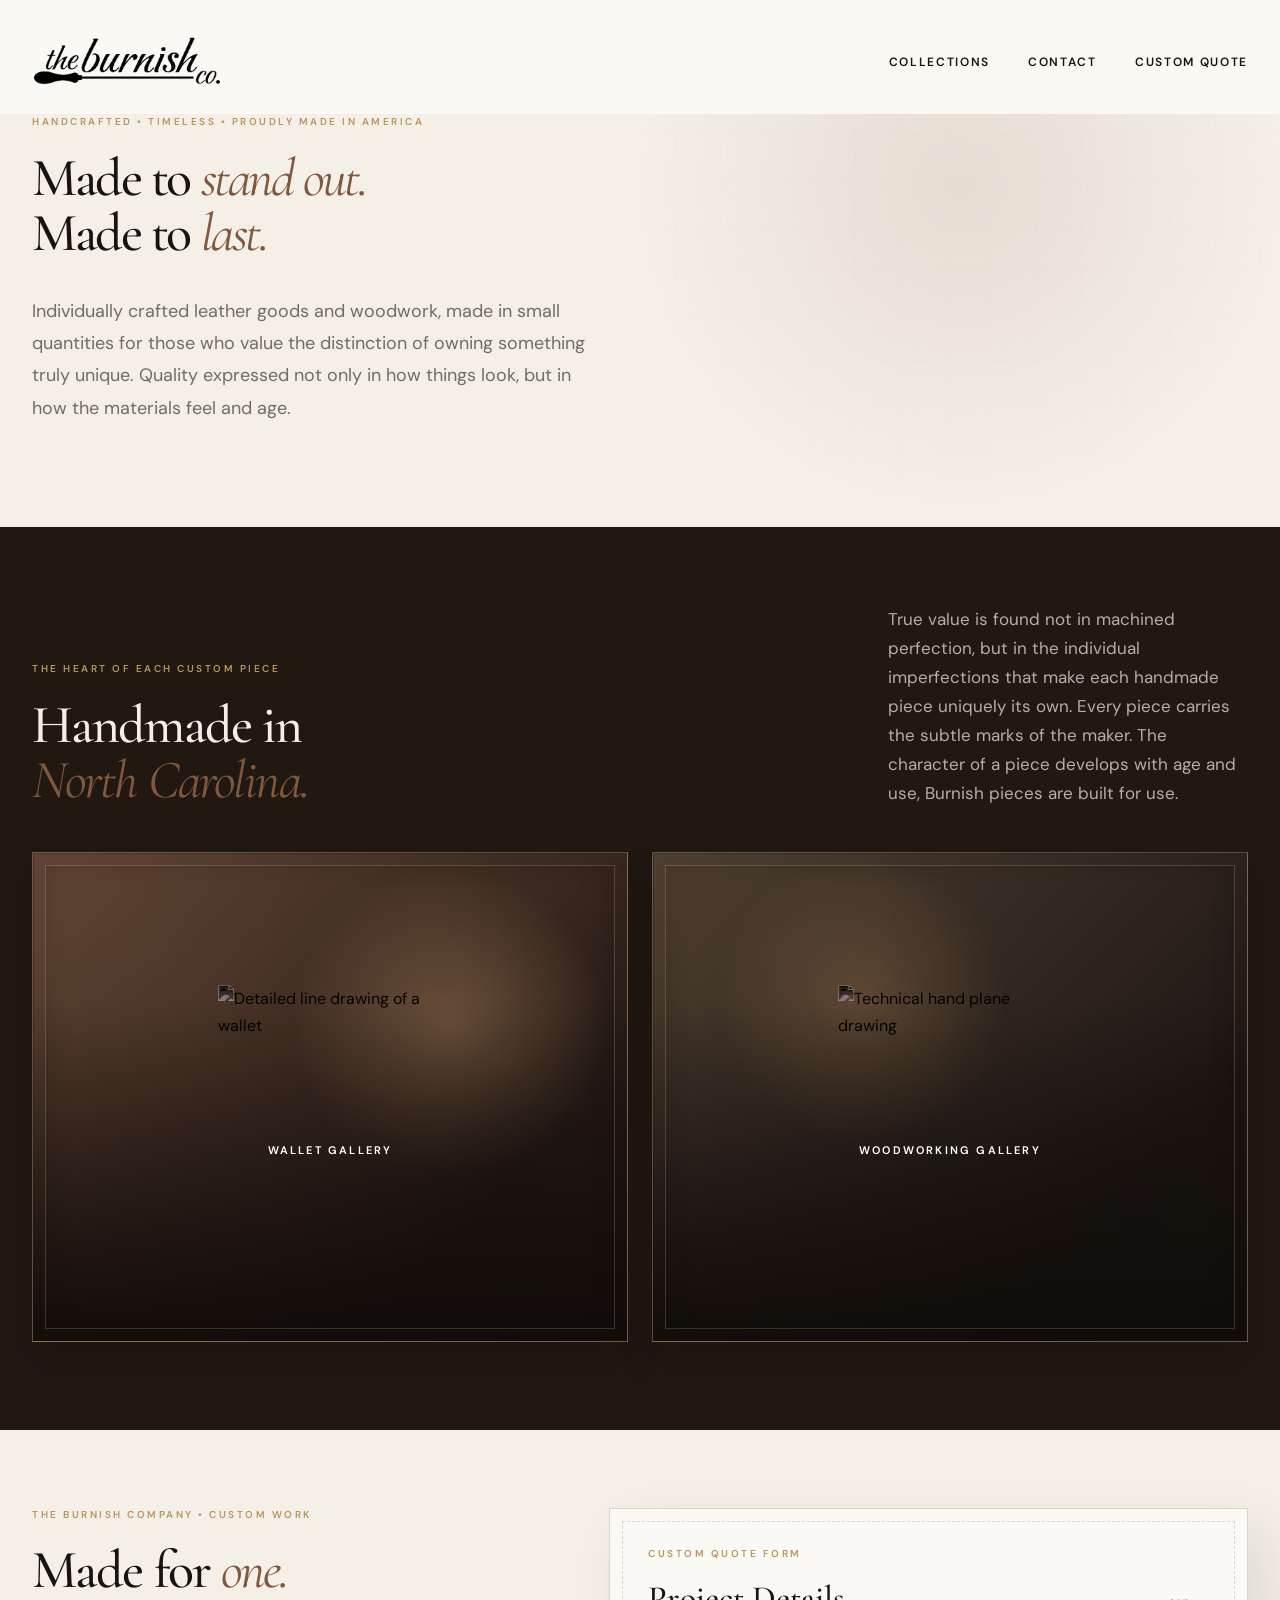
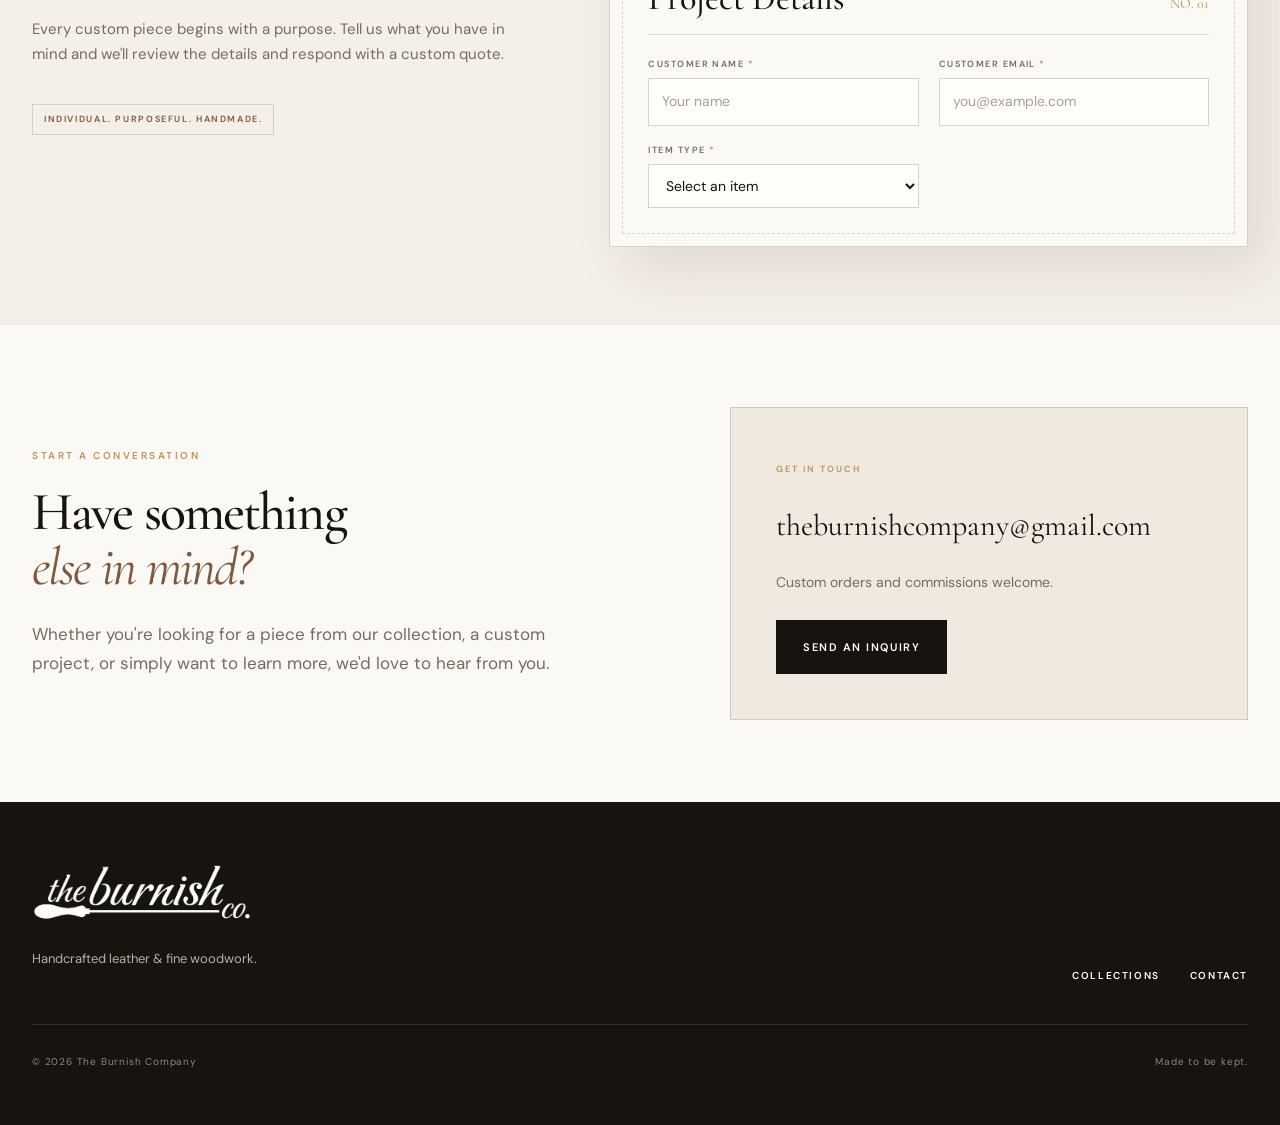
==== commit 03af1334: "Remove first two philosophy sentences" ====
--- a/index.html
+++ b/index.html
@@ -24,7 +24,7 @@
 <header class="site-header" id="top"><div class="nav wrap"><a class="brand" href="#top" aria-label="The Burnish Company home"><span class="logo-mark"><img src="photos/branding/burnish-logo.png" alt="The Burnish Company" class="logo-image"></span></a><button class="menu-toggle" aria-label="Open navigation" aria-expanded="false" aria-controls="main-navigation"><span></span><span></span></button><nav id="main-navigation" class="main-navigation"><a href="#collections">Collections</a><a href="#contact">Contact</a></nav></div></header>
 <main>
 <section class="hero"><div class="hero-texture"></div><div class="wrap hero-grid"><div class="hero-copy"><p class="eyebrow">HANDCRAFTED • TIMELESS • PROUDLY MADE IN AMERICA</p><h1>Made to <em>stand out.</em><br>Made to <em>last.</em></h1><p class="hero-description">Individually crafted leather goods and woodwork, made in small quantities for those who value the distinction of owning something truly unique. Quality expressed not only in how things look, but in how the materials feel and age.</p></div></div></section>
-<section id="collections" class="collections section-dark"><div class="wrap"><div class="section-heading light"><div><p class="eyebrow">THE HEART OF EACH CUSTOM PIECE</p><h2>Handmade in<br><em>North Carolina.</em></h2></div><p>We believe the best objects aren't made to be replaced. They're made to become part of your life. True value is found not in machined perfection, but in the individual imperfections that make each handmade piece uniquely its own. Every piece carries the subtle marks of the maker. The character of a piece develops with age and use, Burnish pieces are built for use.</p></div><div class="collection-grid"><article class="collection-card collection-leather"><div class="collection-overlay"></div><a class="collection-icon-link" href="#wallet-gallery" aria-label="Open Wallet Gallery"><span class="collection-icon-wrap"><img class="collection-icon-image" src="https://www.svgrepo.com/show/432622/wallet-detailed.svg" alt="Detailed line drawing of a wallet"><span class="collection-icon-label">Wallet Gallery</span></span></a><div class="collection-content"></div></article><article class="collection-card collection-wood"><div class="collection-overlay"></div><a class="collection-icon-link" href="#woodworking-gallery" aria-label="Open Woodworking Gallery"><span class="collection-icon-wrap"><img class="collection-icon-image" src="https://commons.wikimedia.org/wiki/Special:FilePath/Smoothing_plane_drawing.png" alt="Technical hand plane drawing"><span class="collection-icon-label">Woodworking Gallery</span></span></a><div class="collection-content"></div></article></div></div></section>
+<section id="collections" class="collections section-dark"><div class="wrap"><div class="section-heading light"><div><p class="eyebrow">THE HEART OF EACH CUSTOM PIECE</p><h2>Handmade in<br><em>North Carolina.</em></h2></div><p>True value is found not in machined perfection, but in the individual imperfections that make each handmade piece uniquely its own. Every piece carries the subtle marks of the maker. The character of a piece develops with age and use, Burnish pieces are built for use.</p></div><div class="collection-grid"><article class="collection-card collection-leather"><div class="collection-overlay"></div><a class="collection-icon-link" href="#wallet-gallery" aria-label="Open Wallet Gallery"><span class="collection-icon-wrap"><img class="collection-icon-image" src="https://www.svgrepo.com/show/432622/wallet-detailed.svg" alt="Detailed line drawing of a wallet"><span class="collection-icon-label">Wallet Gallery</span></span></a><div class="collection-content"></div></article><article class="collection-card collection-wood"><div class="collection-overlay"></div><a class="collection-icon-link" href="#woodworking-gallery" aria-label="Open Woodworking Gallery"><span class="collection-icon-wrap"><img class="collection-icon-image" src="https://commons.wikimedia.org/wiki/Special:FilePath/Smoothing_plane_drawing.png" alt="Technical hand plane drawing"><span class="collection-icon-label">Woodworking Gallery</span></span></a><div class="collection-content"></div></article></div></div></section>
 <section id="contact" class="contact section"><div class="wrap contact-grid"><div><p class="eyebrow">START A CONVERSATION</p><h2>Have something<br><em class="contact-second-line">else in mind?</em></h2><p class="contact-copy">Whether you're looking for a piece from our collection, a custom project, or simply want to learn more, we'd love to hear from you.</p></div><div class="contact-card"><span class="card-label">GET IN TOUCH</span><a href="mailto:theburnishcompany@gmail.com" class="email-link">theburnishcompany@gmail.com</a><p>Custom orders and commissions welcome.</p><a href="mailto:theburnishcompany@gmail.com?subject=The%20Burnish%20Company%20Inquiry" class="button button-primary">Send an Inquiry</a></div></div></section>
 </main>
 <footer class="site-footer"><div class="wrap footer-grid"><div><img src="photos/branding/burnish-logo.png" alt="The Burnish Company" class="footer-logo"><p>Handcrafted leather & fine woodwork.</p></div><div class="footer-links"><a href="#collections">Collections</a><a href="#contact">Contact</a></div><div class="footer-meta"><span>© 2026 The Burnish Company</span><span>Made to be kept.</span></div></div></footer>
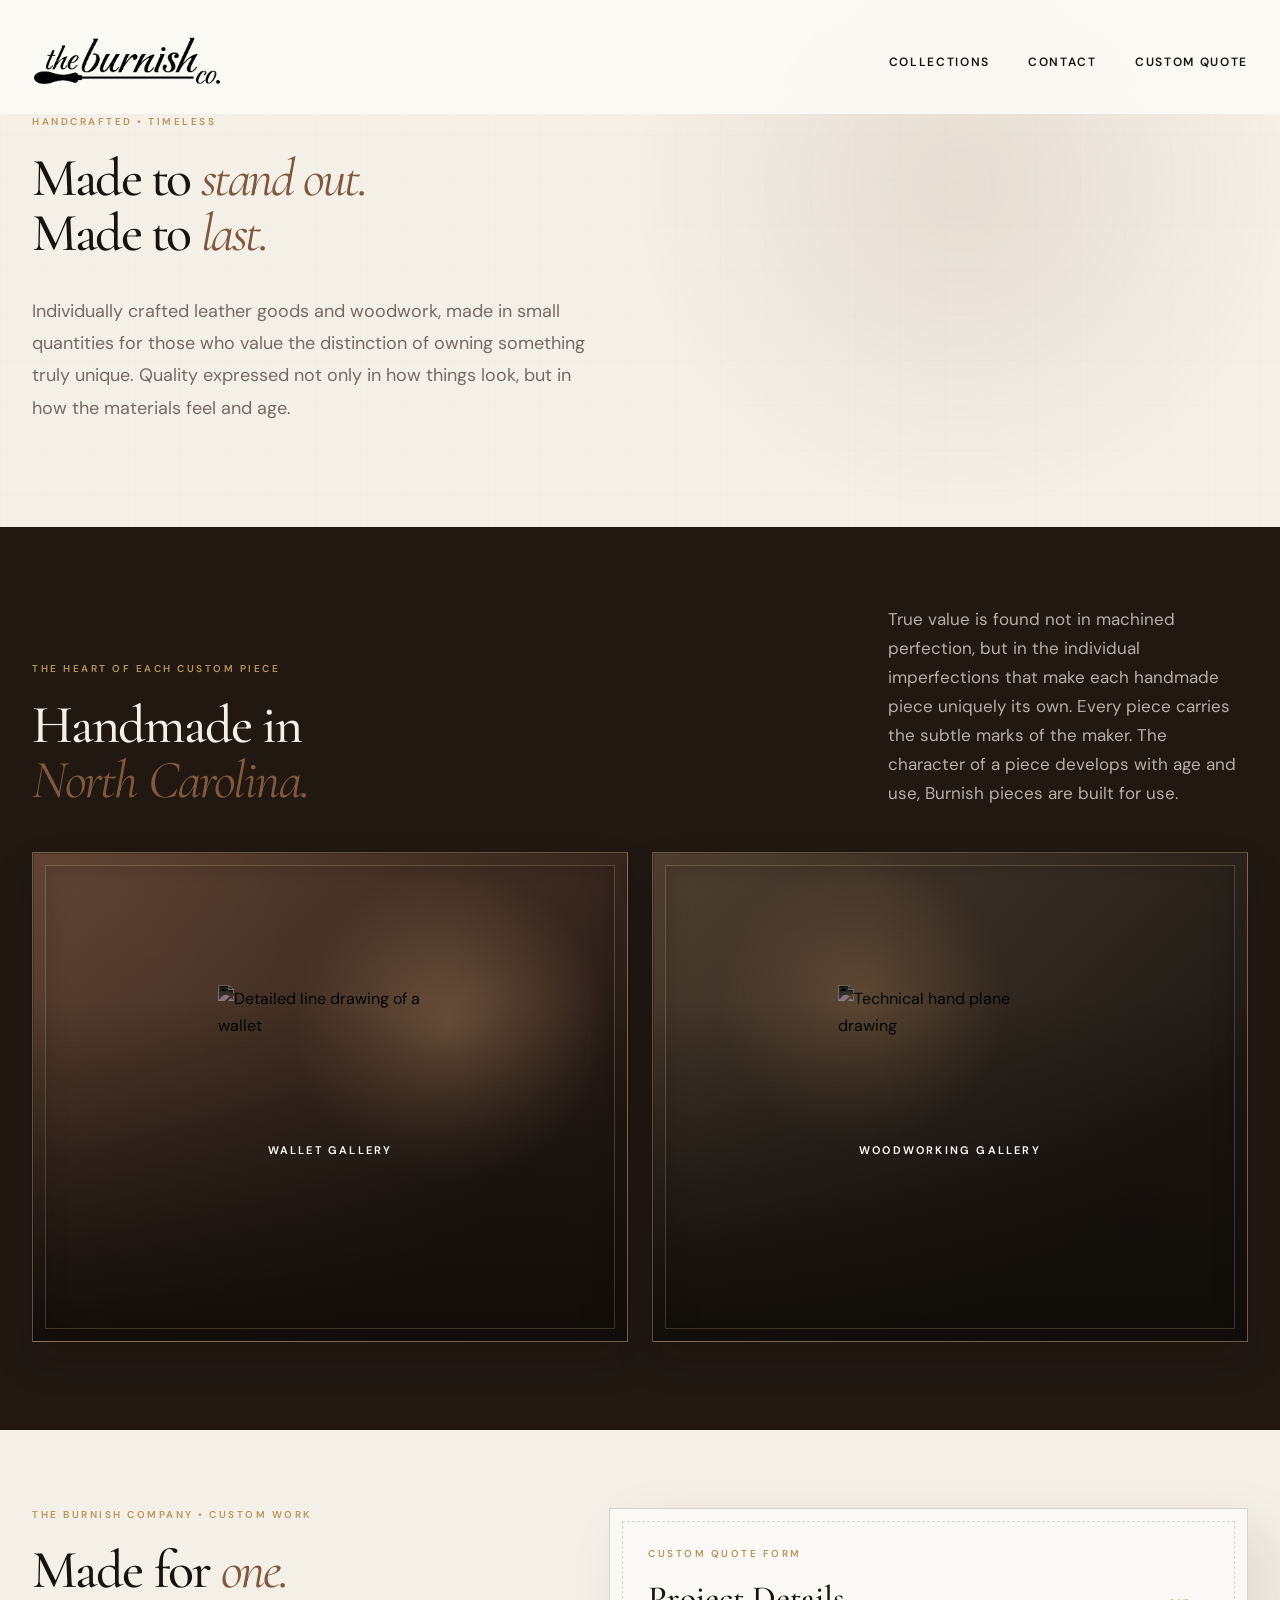
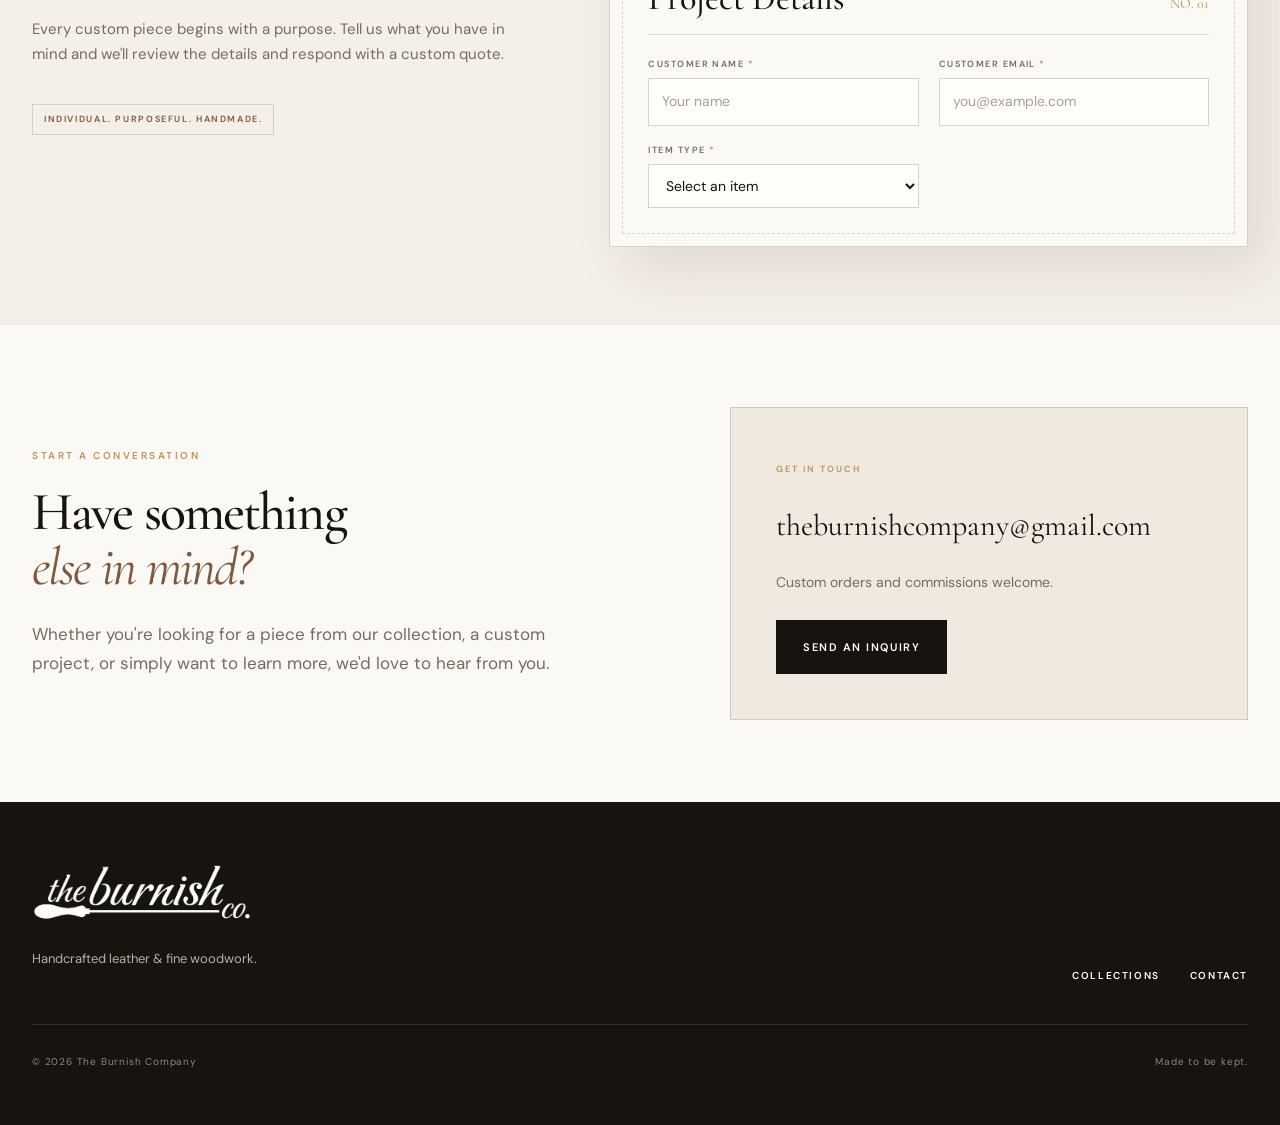
==== commit a9c798b8: "Remove Made in USA from hero" ====
--- a/index.html
+++ b/index.html
@@ -23,7 +23,7 @@
 <body>
 <header class="site-header" id="top"><div class="nav wrap"><a class="brand" href="#top" aria-label="The Burnish Company home"><span class="logo-mark"><img src="photos/branding/burnish-logo.png" alt="The Burnish Company" class="logo-image"></span></a><button class="menu-toggle" aria-label="Open navigation" aria-expanded="false" aria-controls="main-navigation"><span></span><span></span></button><nav id="main-navigation" class="main-navigation"><a href="#collections">Collections</a><a href="#contact">Contact</a></nav></div></header>
 <main>
-<section class="hero"><div class="hero-texture"></div><div class="wrap hero-grid"><div class="hero-copy"><p class="eyebrow">HANDCRAFTED • TIMELESS • PROUDLY MADE IN AMERICA</p><h1>Made to <em>stand out.</em><br>Made to <em>last.</em></h1><p class="hero-description">Individually crafted leather goods and woodwork, made in small quantities for those who value the distinction of owning something truly unique. Quality expressed not only in how things look, but in how the materials feel and age.</p></div></div></section>
+<section class="hero"><div class="hero-texture"></div><div class="wrap hero-grid"><div class="hero-copy"><p class="eyebrow">HANDCRAFTED • TIMELESS</p><h1>Made to <em>stand out.</em><br>Made to <em>last.</em></h1><p class="hero-description">Individually crafted leather goods and woodwork, made in small quantities for those who value the distinction of owning something truly unique. Quality expressed not only in how things look, but in how the materials feel and age.</p></div></div></section>
 <section id="collections" class="collections section-dark"><div class="wrap"><div class="section-heading light"><div><p class="eyebrow">THE HEART OF EACH CUSTOM PIECE</p><h2>Handmade in<br><em>North Carolina.</em></h2></div><p>True value is found not in machined perfection, but in the individual imperfections that make each handmade piece uniquely its own. Every piece carries the subtle marks of the maker. The character of a piece develops with age and use, Burnish pieces are built for use.</p></div><div class="collection-grid"><article class="collection-card collection-leather"><div class="collection-overlay"></div><a class="collection-icon-link" href="#wallet-gallery" aria-label="Open Wallet Gallery"><span class="collection-icon-wrap"><img class="collection-icon-image" src="https://www.svgrepo.com/show/432622/wallet-detailed.svg" alt="Detailed line drawing of a wallet"><span class="collection-icon-label">Wallet Gallery</span></span></a><div class="collection-content"></div></article><article class="collection-card collection-wood"><div class="collection-overlay"></div><a class="collection-icon-link" href="#woodworking-gallery" aria-label="Open Woodworking Gallery"><span class="collection-icon-wrap"><img class="collection-icon-image" src="https://commons.wikimedia.org/wiki/Special:FilePath/Smoothing_plane_drawing.png" alt="Technical hand plane drawing"><span class="collection-icon-label">Woodworking Gallery</span></span></a><div class="collection-content"></div></article></div></div></section>
 <section id="contact" class="contact section"><div class="wrap contact-grid"><div><p class="eyebrow">START A CONVERSATION</p><h2>Have something<br><em class="contact-second-line">else in mind?</em></h2><p class="contact-copy">Whether you're looking for a piece from our collection, a custom project, or simply want to learn more, we'd love to hear from you.</p></div><div class="contact-card"><span class="card-label">GET IN TOUCH</span><a href="mailto:theburnishcompany@gmail.com" class="email-link">theburnishcompany@gmail.com</a><p>Custom orders and commissions welcome.</p><a href="mailto:theburnishcompany@gmail.com?subject=The%20Burnish%20Company%20Inquiry" class="button button-primary">Send an Inquiry</a></div></div></section>
 </main>
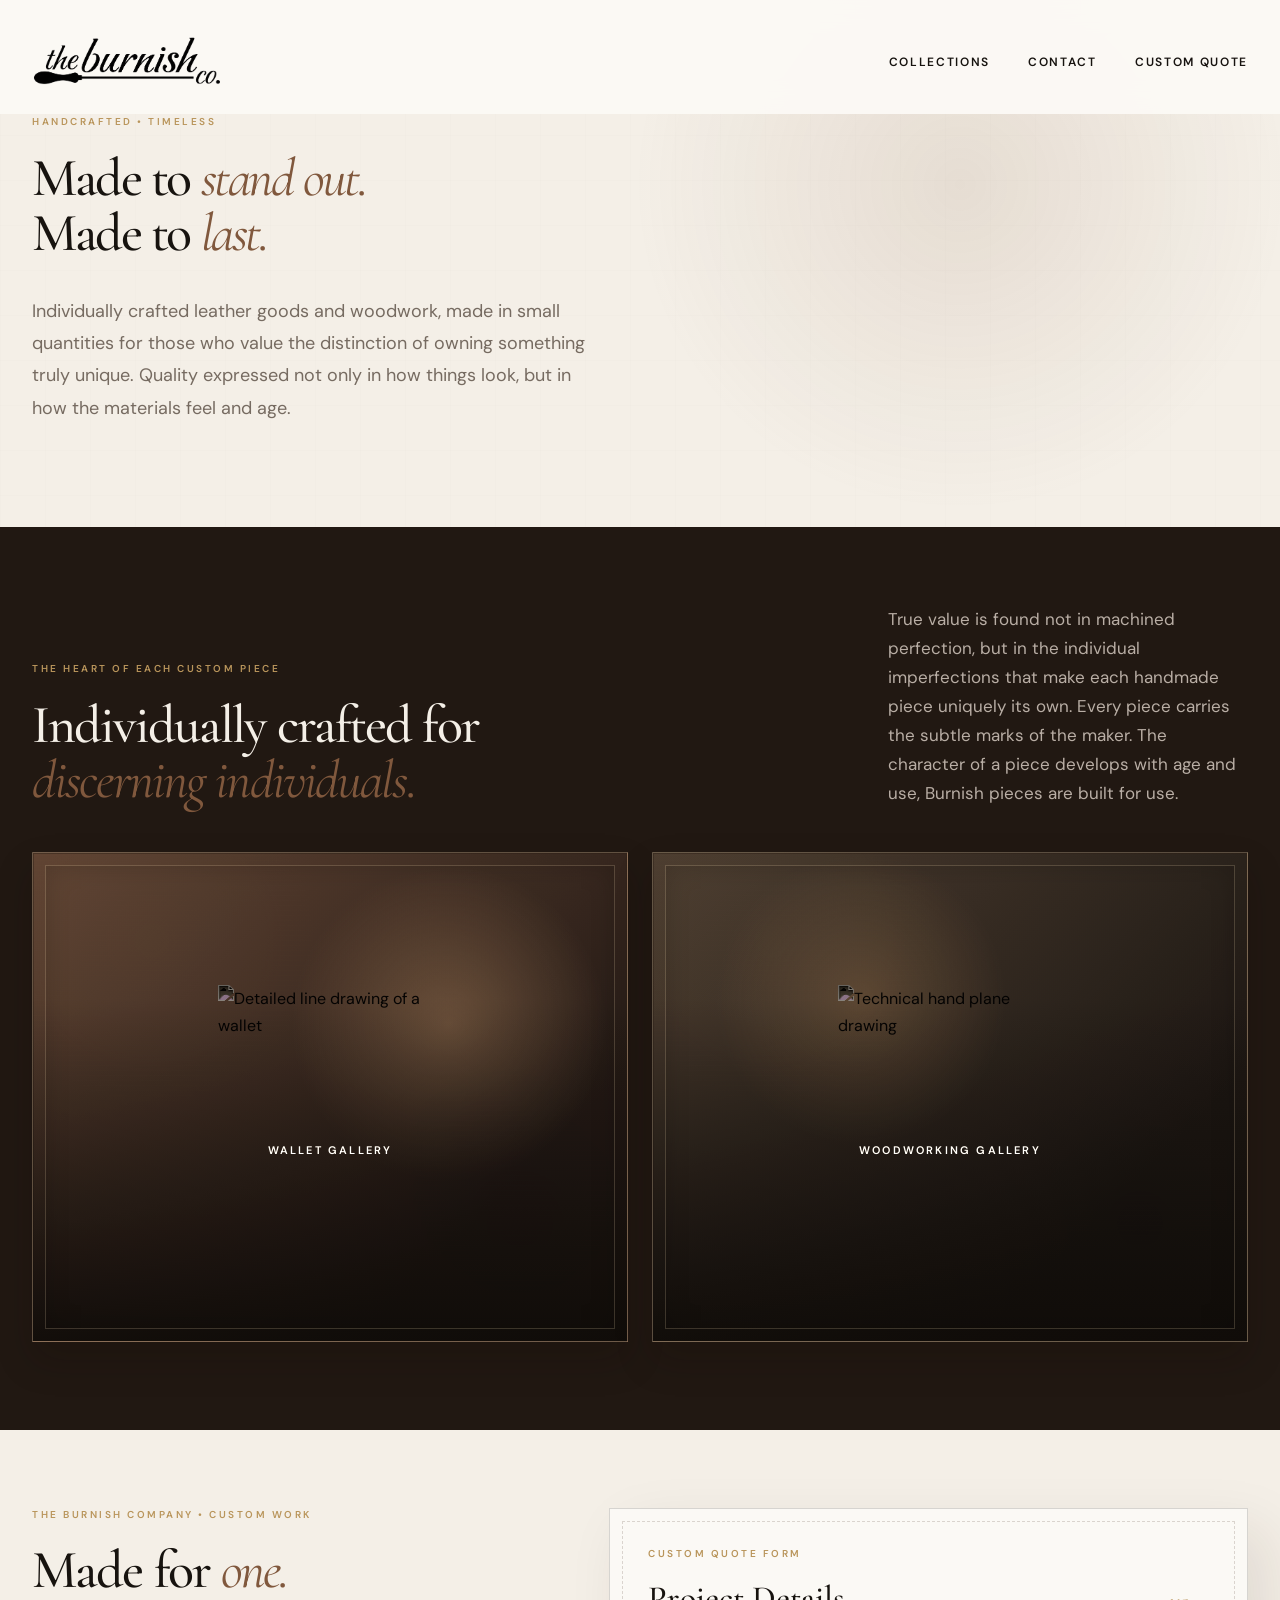
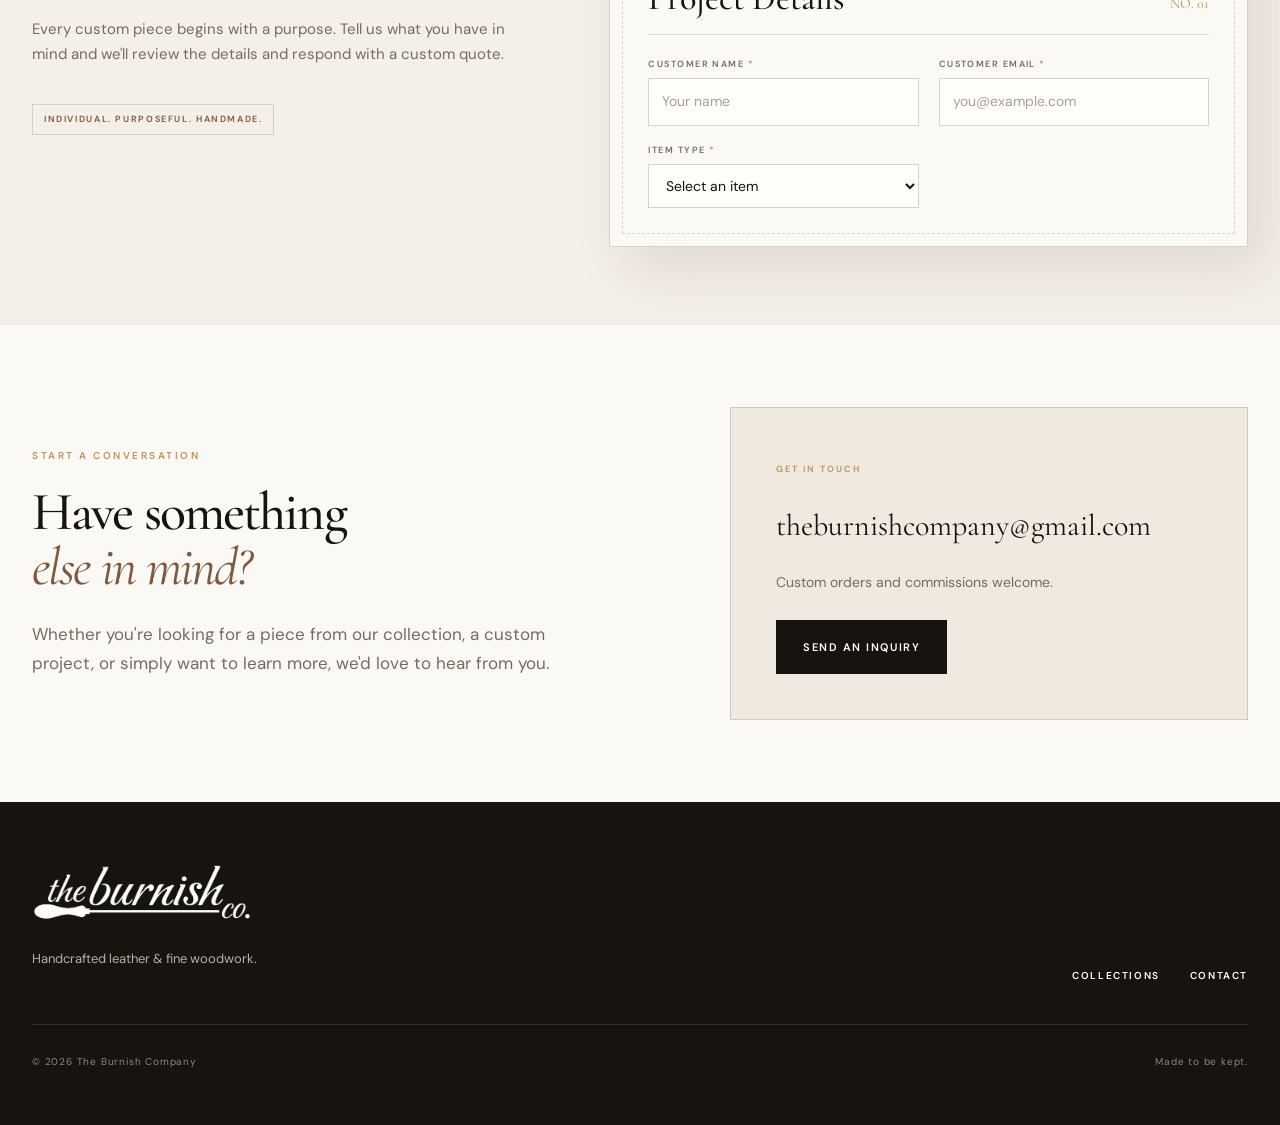
==== commit 668f9071: "Change collection heading to Individually crafted for discerning individuals" ====
--- a/index.html
+++ b/index.html
@@ -24,7 +24,7 @@
 <header class="site-header" id="top"><div class="nav wrap"><a class="brand" href="#top" aria-label="The Burnish Company home"><span class="logo-mark"><img src="photos/branding/burnish-logo.png" alt="The Burnish Company" class="logo-image"></span></a><button class="menu-toggle" aria-label="Open navigation" aria-expanded="false" aria-controls="main-navigation"><span></span><span></span></button><nav id="main-navigation" class="main-navigation"><a href="#collections">Collections</a><a href="#contact">Contact</a></nav></div></header>
 <main>
 <section class="hero"><div class="hero-texture"></div><div class="wrap hero-grid"><div class="hero-copy"><p class="eyebrow">HANDCRAFTED • TIMELESS</p><h1>Made to <em>stand out.</em><br>Made to <em>last.</em></h1><p class="hero-description">Individually crafted leather goods and woodwork, made in small quantities for those who value the distinction of owning something truly unique. Quality expressed not only in how things look, but in how the materials feel and age.</p></div></div></section>
-<section id="collections" class="collections section-dark"><div class="wrap"><div class="section-heading light"><div><p class="eyebrow">THE HEART OF EACH CUSTOM PIECE</p><h2>Handmade in<br><em>North Carolina.</em></h2></div><p>True value is found not in machined perfection, but in the individual imperfections that make each handmade piece uniquely its own. Every piece carries the subtle marks of the maker. The character of a piece develops with age and use, Burnish pieces are built for use.</p></div><div class="collection-grid"><article class="collection-card collection-leather"><div class="collection-overlay"></div><a class="collection-icon-link" href="#wallet-gallery" aria-label="Open Wallet Gallery"><span class="collection-icon-wrap"><img class="collection-icon-image" src="https://www.svgrepo.com/show/432622/wallet-detailed.svg" alt="Detailed line drawing of a wallet"><span class="collection-icon-label">Wallet Gallery</span></span></a><div class="collection-content"></div></article><article class="collection-card collection-wood"><div class="collection-overlay"></div><a class="collection-icon-link" href="#woodworking-gallery" aria-label="Open Woodworking Gallery"><span class="collection-icon-wrap"><img class="collection-icon-image" src="https://commons.wikimedia.org/wiki/Special:FilePath/Smoothing_plane_drawing.png" alt="Technical hand plane drawing"><span class="collection-icon-label">Woodworking Gallery</span></span></a><div class="collection-content"></div></article></div></div></section>
+<section id="collections" class="collections section-dark"><div class="wrap"><div class="section-heading light"><div><p class="eyebrow">THE HEART OF EACH CUSTOM PIECE</p><h2>Individually crafted for<br><em>discerning individuals.</em></h2></div><p>True value is found not in machined perfection, but in the individual imperfections that make each handmade piece uniquely its own. Every piece carries the subtle marks of the maker. The character of a piece develops with age and use, Burnish pieces are built for use.</p></div><div class="collection-grid"><article class="collection-card collection-leather"><div class="collection-overlay"></div><a class="collection-icon-link" href="#wallet-gallery" aria-label="Open Wallet Gallery"><span class="collection-icon-wrap"><img class="collection-icon-image" src="https://www.svgrepo.com/show/432622/wallet-detailed.svg" alt="Detailed line drawing of a wallet"><span class="collection-icon-label">Wallet Gallery</span></span></a><div class="collection-content"></div></article><article class="collection-card collection-wood"><div class="collection-overlay"></div><a class="collection-icon-link" href="#woodworking-gallery" aria-label="Open Woodworking Gallery"><span class="collection-icon-wrap"><img class="collection-icon-image" src="https://commons.wikimedia.org/wiki/Special:FilePath/Smoothing_plane_drawing.png" alt="Technical hand plane drawing"><span class="collection-icon-label">Woodworking Gallery</span></span></a><div class="collection-content"></div></article></div></div></section>
 <section id="contact" class="contact section"><div class="wrap contact-grid"><div><p class="eyebrow">START A CONVERSATION</p><h2>Have something<br><em class="contact-second-line">else in mind?</em></h2><p class="contact-copy">Whether you're looking for a piece from our collection, a custom project, or simply want to learn more, we'd love to hear from you.</p></div><div class="contact-card"><span class="card-label">GET IN TOUCH</span><a href="mailto:theburnishcompany@gmail.com" class="email-link">theburnishcompany@gmail.com</a><p>Custom orders and commissions welcome.</p><a href="mailto:theburnishcompany@gmail.com?subject=The%20Burnish%20Company%20Inquiry" class="button button-primary">Send an Inquiry</a></div></div></section>
 </main>
 <footer class="site-footer"><div class="wrap footer-grid"><div><img src="photos/branding/burnish-logo.png" alt="The Burnish Company" class="footer-logo"><p>Handcrafted leather & fine woodwork.</p></div><div class="footer-links"><a href="#collections">Collections</a><a href="#contact">Contact</a></div><div class="footer-meta"><span>© 2026 The Burnish Company</span><span>Made to be kept.</span></div></div></footer>
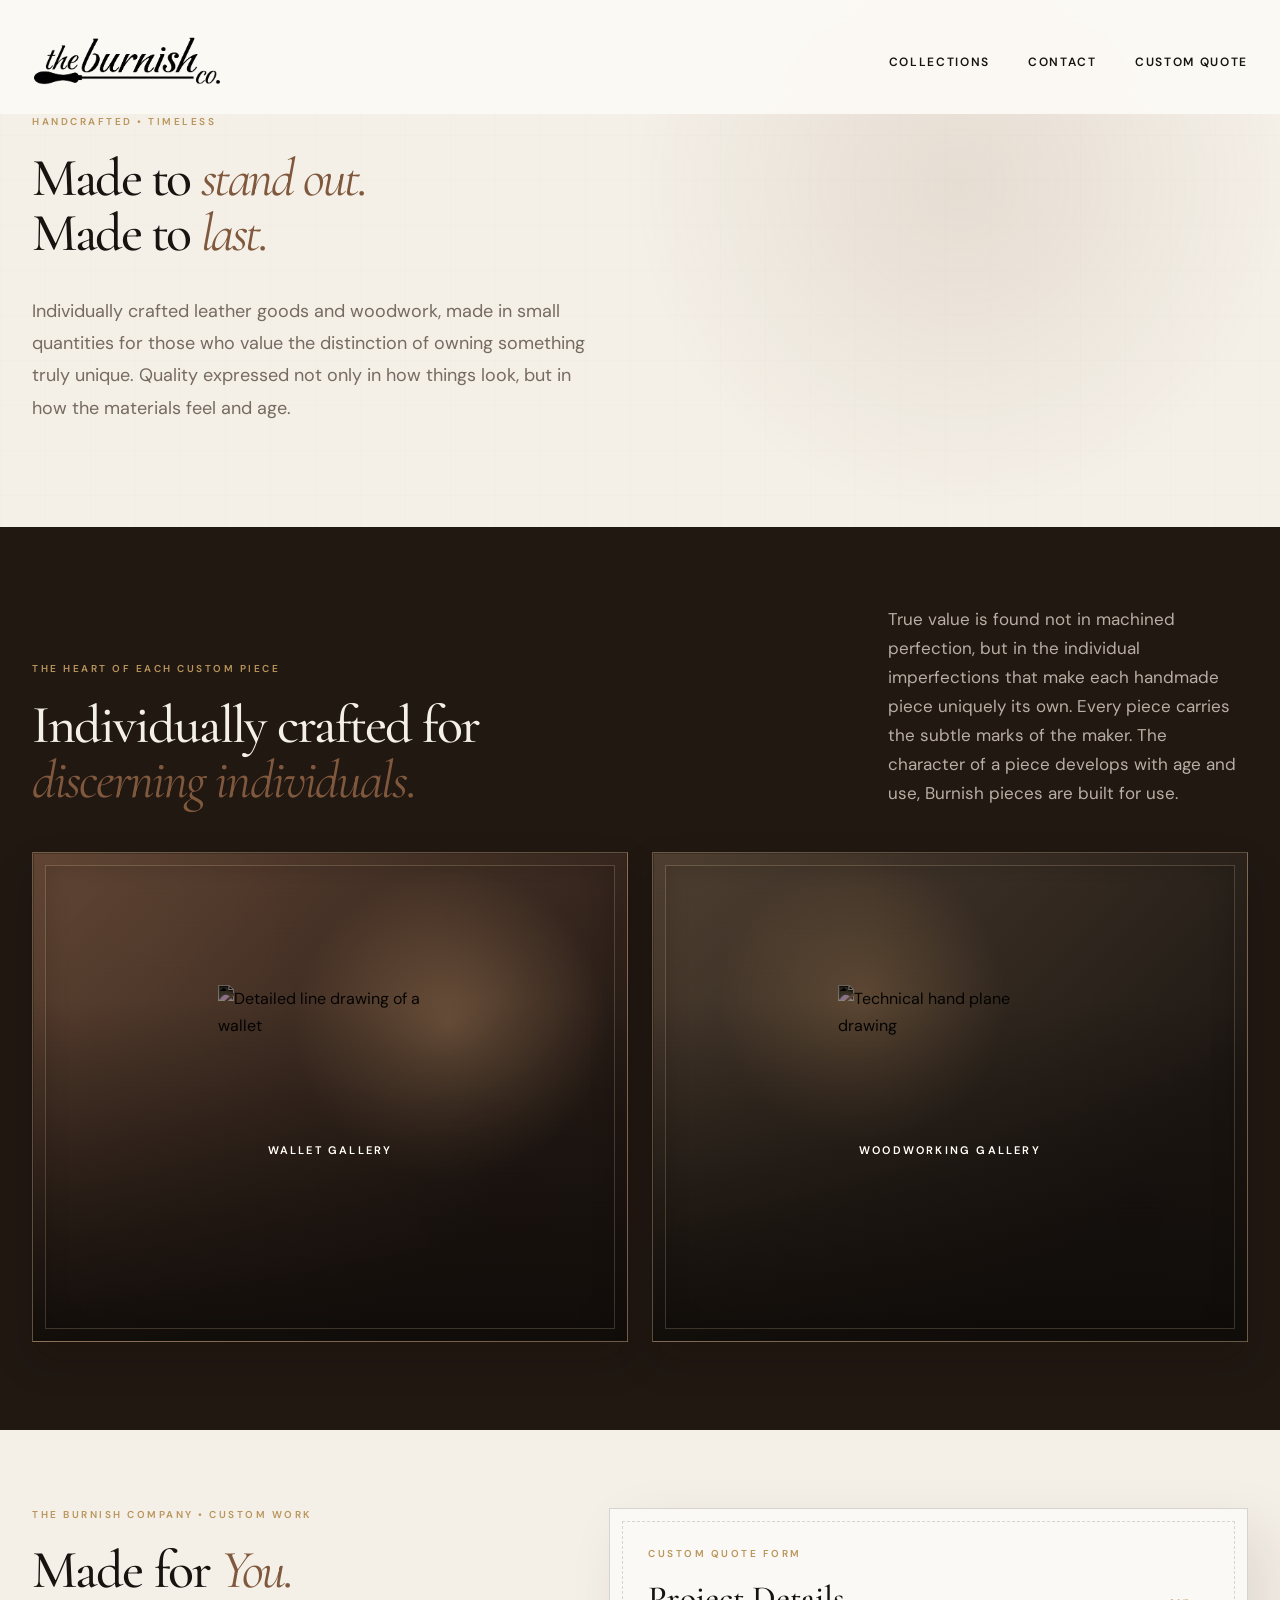
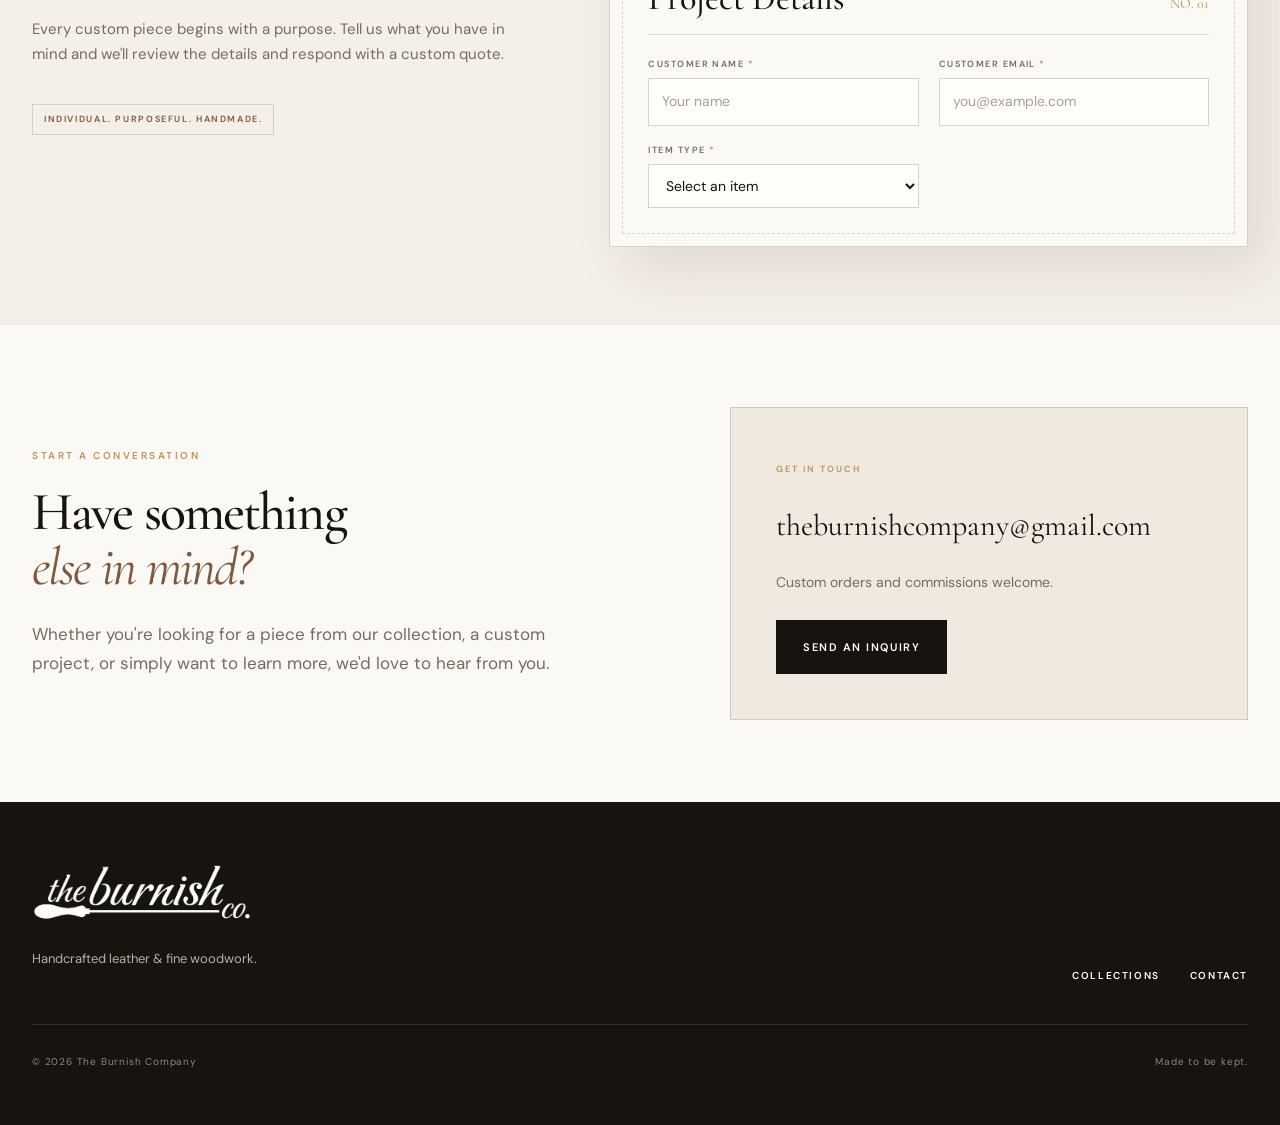
==== commit 3cbad194: "Improve homepage SEO metadata and structured data" ====
--- a/index.html
+++ b/index.html
@@ -5,6 +5,37 @@
 <meta name="viewport" content="width=device-width, initial-scale=1">
 <title>The Burnish Company | Handcrafted Leather & Fine Woodwork</title>
 <meta name="description" content="The Burnish Company creates handcrafted leather goods and fine woodworking pieces designed to be used, loved, and passed down.">
+<link rel="canonical" href="https://theburnishcompany.com/">
+<meta name="robots" content="index, follow, max-image-preview:large">
+<meta property="og:type" content="website">
+<meta property="og:site_name" content="The Burnish Company">
+<meta property="og:title" content="The Burnish Company | Handmade Leather Goods & Woodworking">
+<meta property="og:description" content="Handcrafted leather goods, custom wallets, and fine woodworking made in North Carolina. Individually made, for an individual purpose.">
+<meta property="og:url" content="https://theburnishcompany.com/">
+<meta property="og:image" content="https://theburnishcompany.com/photos/branding/burnish-logo.png">
+<meta name="twitter:card" content="summary">
+<meta name="twitter:title" content="The Burnish Company | Handmade Leather Goods & Woodworking">
+<meta name="twitter:description" content="Handcrafted leather goods, custom wallets, and fine woodworking made in North Carolina.">
+<script type="application/ld+json">
+{
+  "@context": "https://schema.org",
+  "@type": "Organization",
+  "name": "The Burnish Company",
+  "url": "https://theburnishcompany.com/",
+  "logo": "https://theburnishcompany.com/photos/branding/burnish-logo.png",
+  "description": "Handcrafted leather goods, custom wallets, and fine woodworking made in North Carolina.",
+  "email": "theburnishcompany@gmail.com",
+  "sameAs": [
+    "https://www.instagram.com/theburnishcompany/"
+  ],
+  "knowsAbout": [
+    "Handmade leather wallets",
+    "Custom leather goods",
+    "Handcrafted woodworking",
+    "Small-batch artisan products"
+  ]
+}
+</script>
 <link rel="preconnect" href="https://fonts.googleapis.com"><link rel="preconnect" href="https://fonts.gstatic.com" crossorigin>
 <link href="https://fonts.googleapis.com/css2?family=Cormorant+Garamond:wght@400;500;600;700&family=DM+Sans:wght@400;500;600&display=swap" rel="stylesheet">
 <link rel="stylesheet" href="styles.css">
